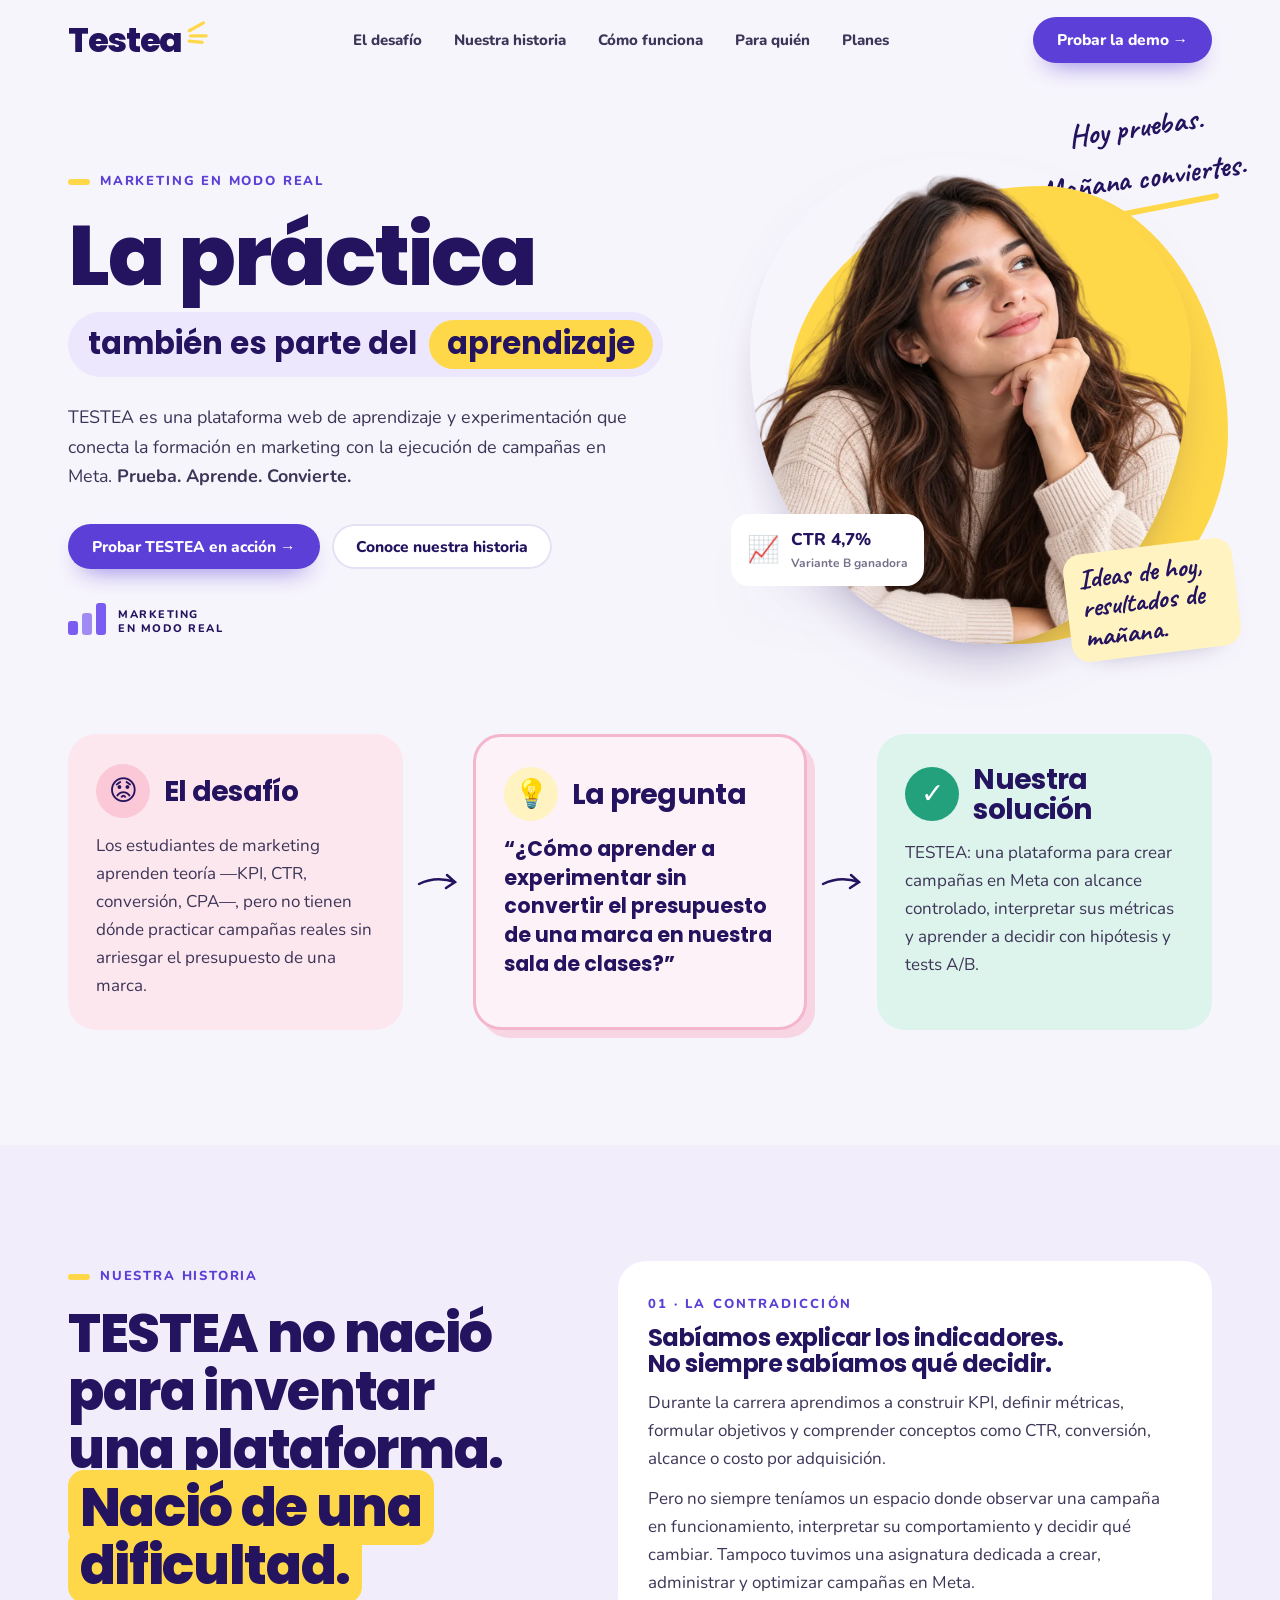
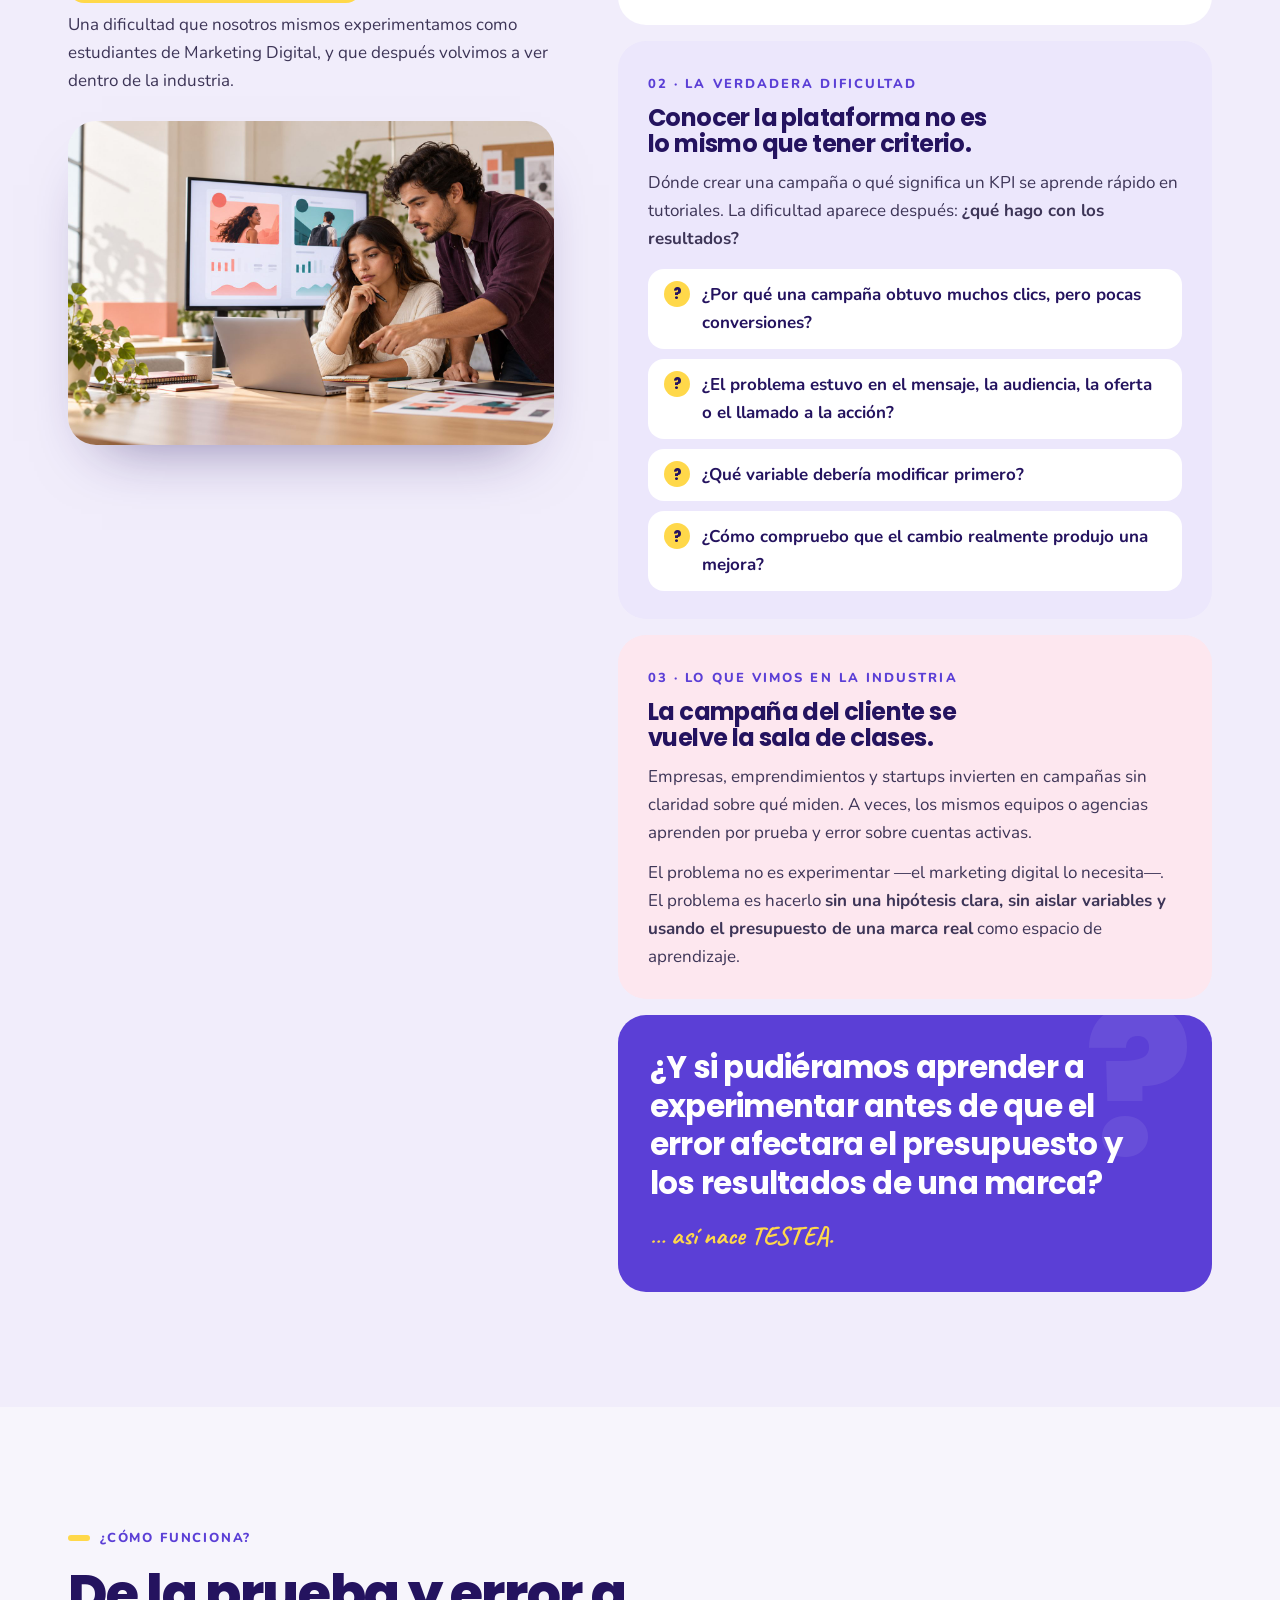
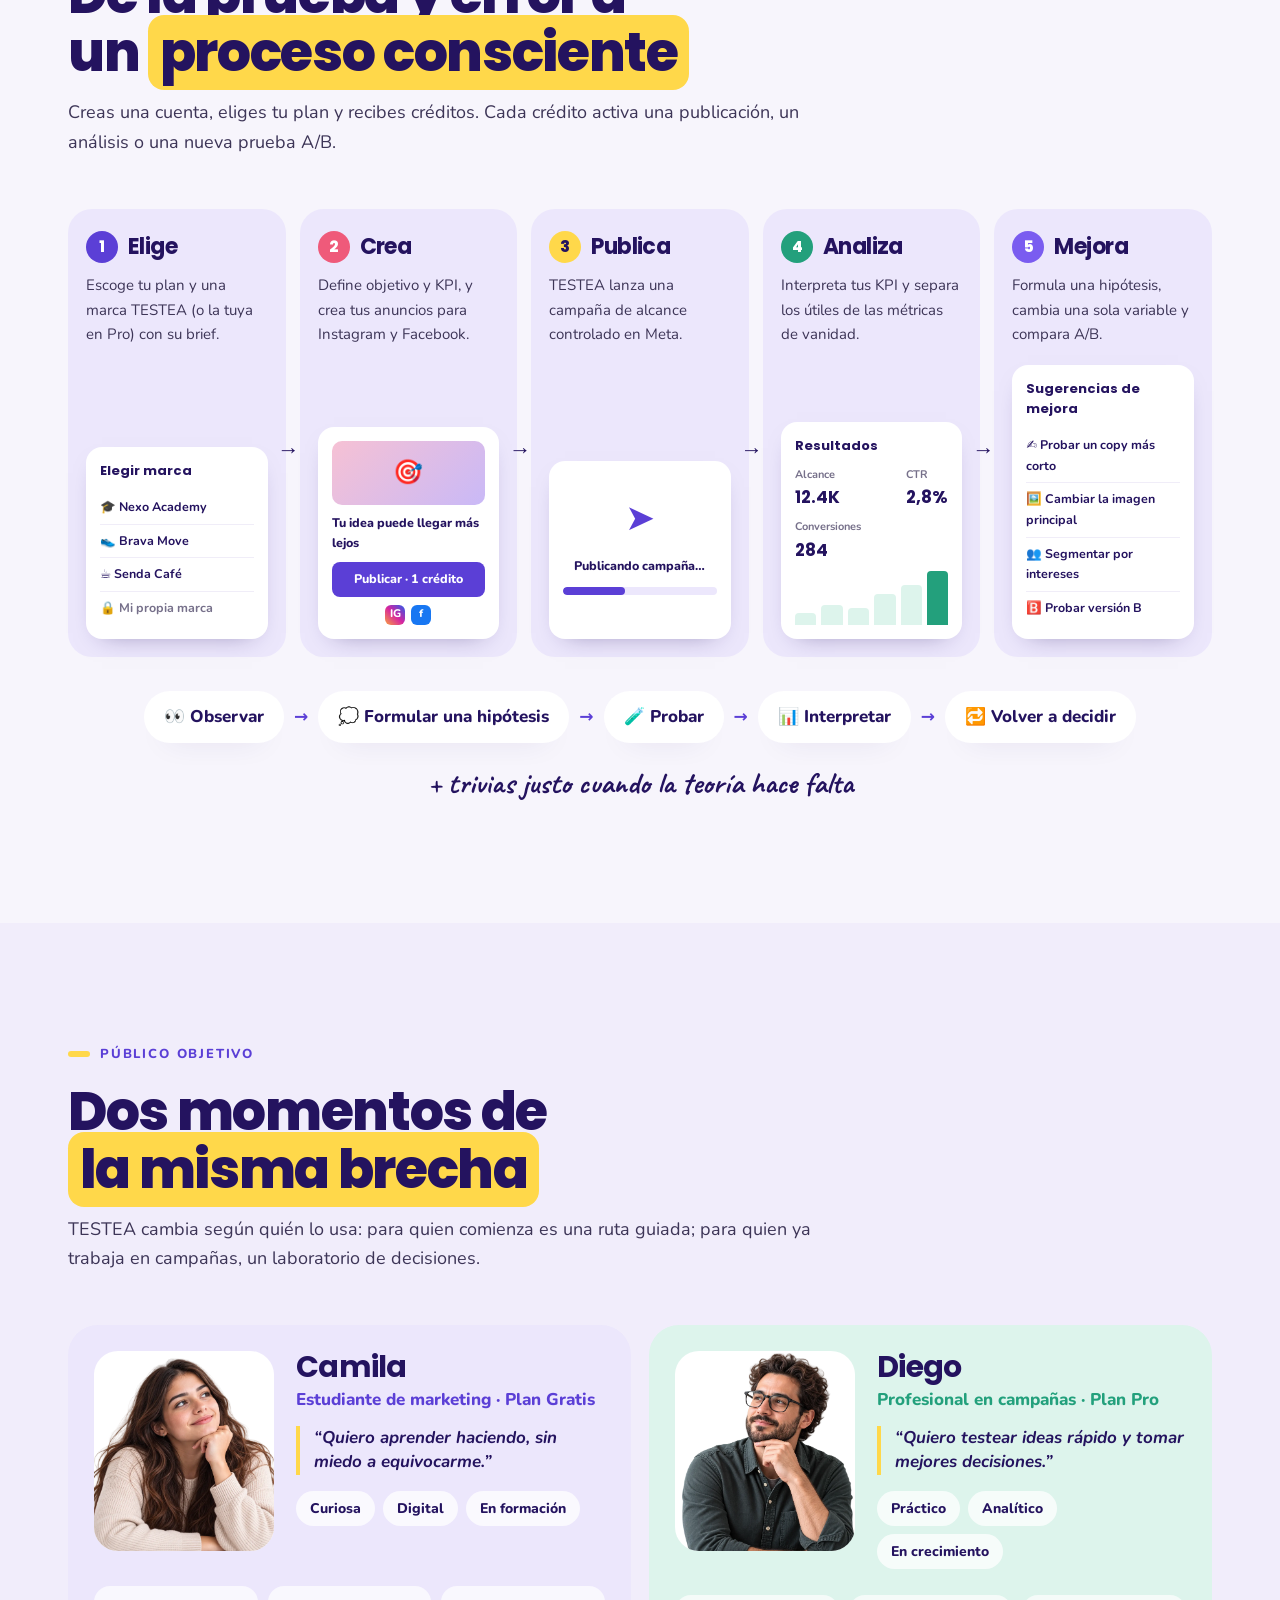
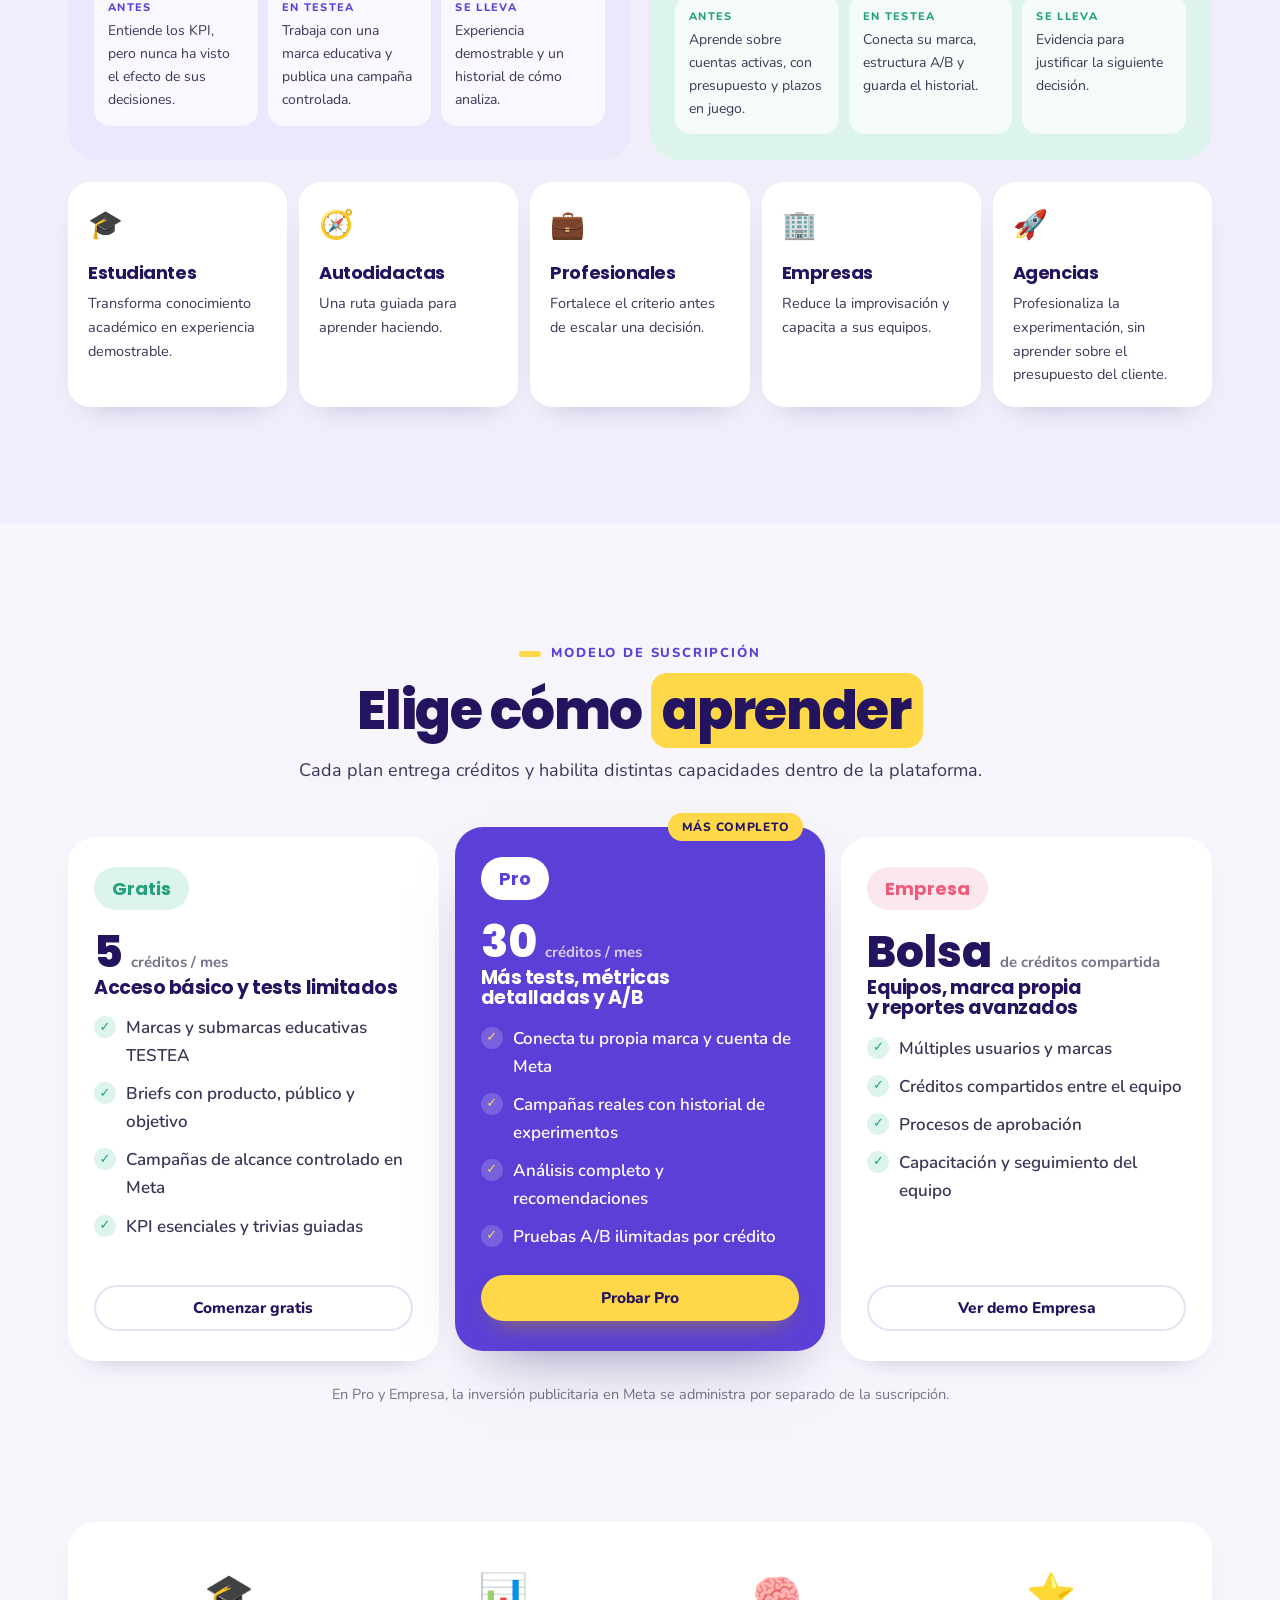
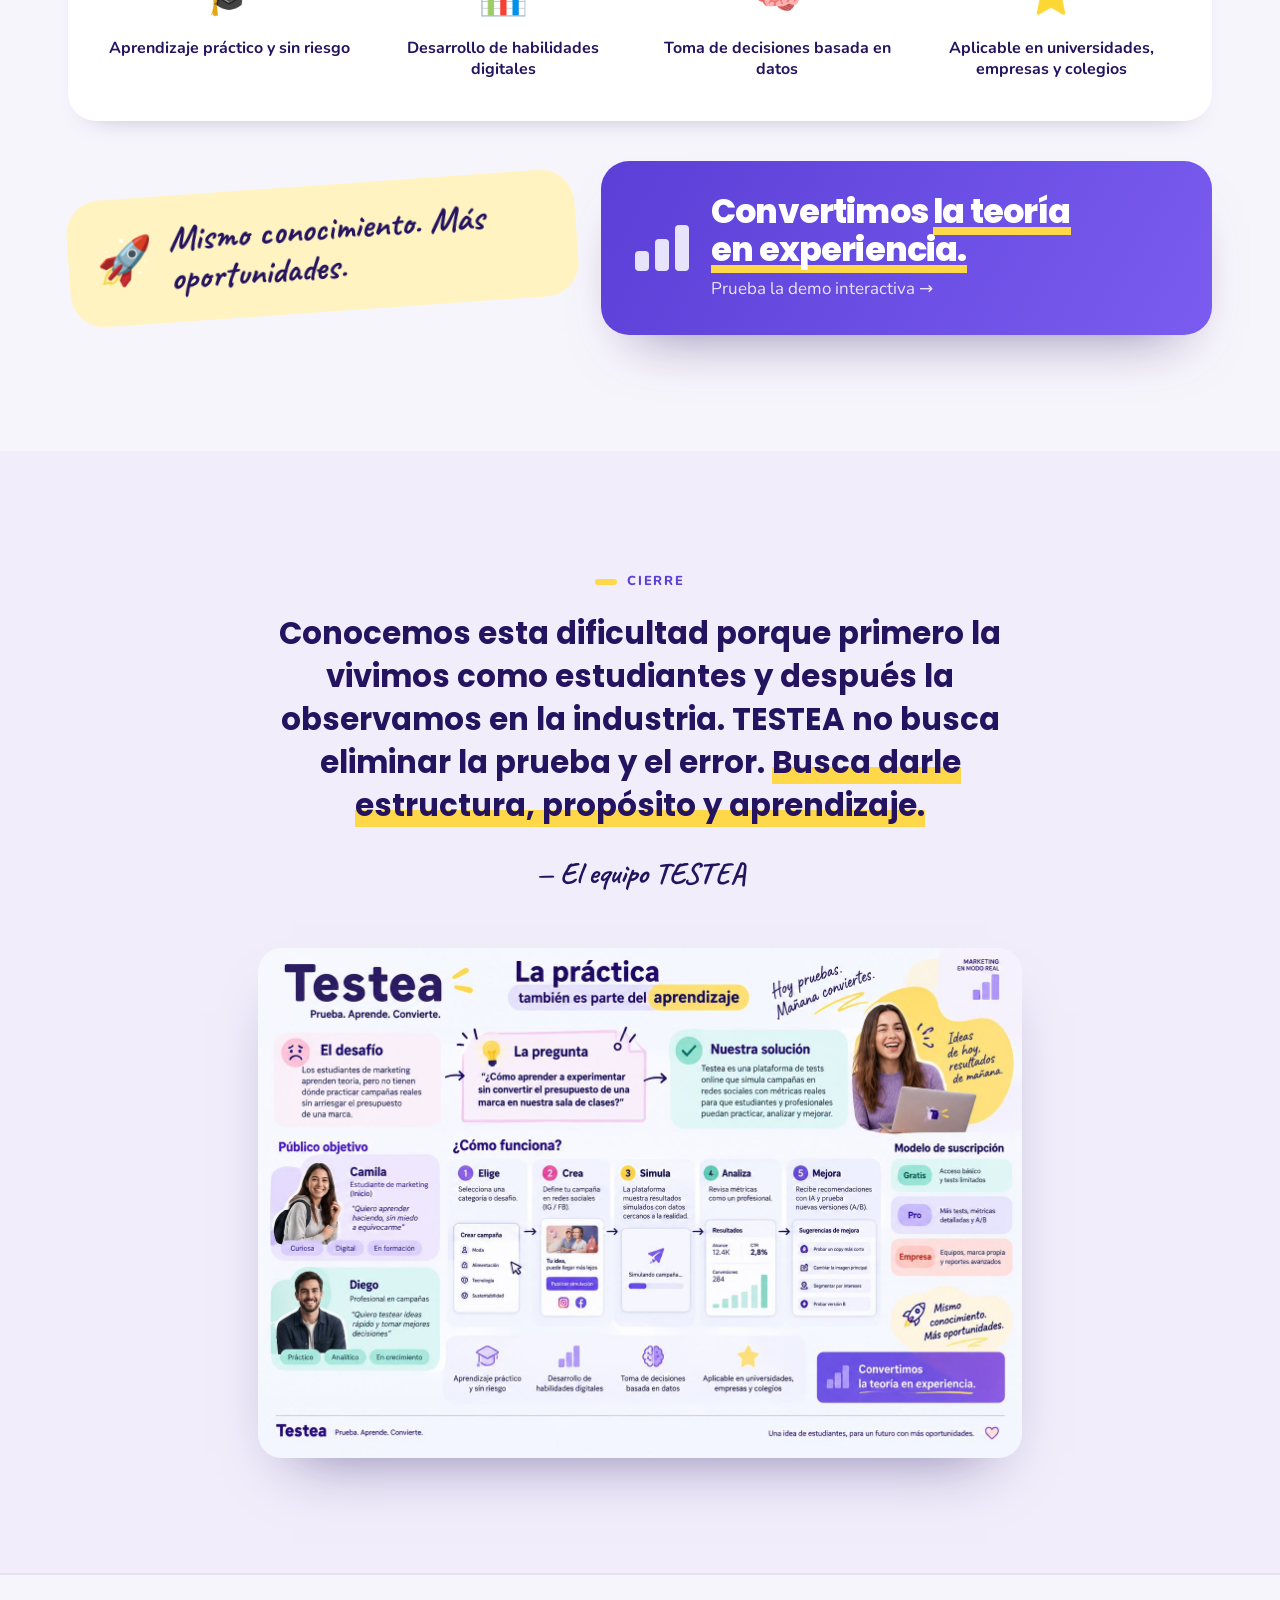
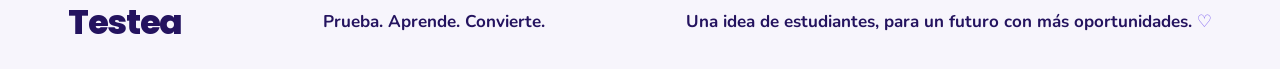
==== index.html @ 6064f247 "TESTEA: landing con el relato del proyecto y demo interactiva del flujo de experimentación Co-Author" ====
<!doctype html>
<html lang="es">
<head>
<meta charset="utf-8">
<meta name="viewport" content="width=device-width, initial-scale=1">
<title>Testea — Prueba. Aprende. Convierte.</title>
<meta name="description" content="TESTEA es una plataforma web de aprendizaje y experimentación que conecta la formación en marketing con la ejecución de campañas en Meta.">
<meta name="theme-color" content="#f7f5fc">
<link rel="icon" href="data:image/svg+xml,%3Csvg xmlns='http://www.w3.org/2000/svg' viewBox='0 0 64 64'%3E%3Crect width='64' height='64' rx='16' fill='%235b3fd6'/%3E%3Ctext x='32' y='45' font-family='Arial Black,Arial' font-weight='900' font-size='38' text-anchor='middle' fill='white'%3ET%3C/text%3E%3Cpath d='M48 14l6-5M50 22h8M46 8l1-6' stroke='%23ffd84a' stroke-width='4' stroke-linecap='round'/%3E%3C/svg%3E">
<link rel="preconnect" href="https://fonts.googleapis.com">
<link rel="preconnect" href="https://fonts.gstatic.com" crossorigin>
<link href="https://fonts.googleapis.com/css2?family=Poppins:wght@600;700;800&family=Nunito:wght@400;600;700;800&family=Caveat:wght@600;700&display=swap" rel="stylesheet">
<link rel="stylesheet" href="css/testea.css">
<style>
/* ---------- hero ---------- */
.hero{position:relative;padding:clamp(40px,6vw,80px) 0 clamp(50px,7vw,90px);overflow:hidden}
.hero .g{display:grid;grid-template-columns:1.15fr .85fr;gap:clamp(24px,4vw,60px);align-items:center}
.hero h1{font-size:clamp(46px,6.6vw,96px);line-height:1;margin:20px 0 4px}
.hero .sub{font:700 clamp(22px,2.4vw,34px)/1.2 Poppins;color:var(--ink);display:inline-flex;align-items:center;gap:12px;flex-wrap:wrap;background:var(--lav);padding:8px 10px 8px 20px;border-radius:999px;margin-top:10px}
.hero .sub mark{background:var(--yellow);color:var(--ink);padding:6px 18px;border-radius:999px}
.hero p.lead{font-size:clamp(17px,1.4vw,20px);max-width:560px;margin-top:26px}
.hero .cta{display:flex;gap:12px;flex-wrap:wrap;margin-top:32px}
.hero .hand{position:absolute;right:max(16px,calc((100vw - 1240px)/2 + 16px));top:22px;transform:rotate(-8deg);font-size:clamp(24px,2.4vw,34px);text-align:center}
.hero .hand::after{content:"";display:block;height:6px;margin:4px auto 0;width:70%;background:var(--yellow);border-radius:6px;transform:rotate(-3deg)}
.photo{position:relative;justify-self:center;width:min(100%,460px);aspect-ratio:1/1.06}
.photo .blob{position:absolute;inset:6% -4% 0 8%;background:var(--yellow);border-radius:58% 42% 48% 52% / 46% 54% 46% 54%;animation:morph 12s ease-in-out infinite}
@keyframes morph{50%{border-radius:42% 58% 55% 45% / 55% 42% 58% 45%}}
.photo img{position:absolute;inset:0 4% 0 0;width:96%;height:100%;object-fit:cover;object-position:50% 20%;border-radius:44% 56% 46% 54% / 40% 40% 60% 60%;box-shadow:var(--shadow)}
.photo .note{position:absolute;right:-6%;bottom:-2%;transform:rotate(-7deg);font-size:28px;line-height:1.05;max-width:170px;background:var(--yellowsoft);padding:10px 14px;border-radius:18px;box-shadow:var(--shadow-s)}
.photo .badge{position:absolute;left:-4%;bottom:12%;background:#fff;border-radius:18px;padding:12px 16px;box-shadow:var(--shadow);display:flex;gap:12px;align-items:center;font-weight:800;color:var(--ink)}
.photo .badge small{display:block;font-weight:700;color:var(--mute);font-size:12px}
.mmr{display:flex;align-items:flex-end;gap:12px;font:800 11px/1.25 Nunito;letter-spacing:.14em;text-transform:uppercase;color:var(--ink);margin-top:34px}
.mmr .bars{display:flex;gap:4px;align-items:flex-end}
.mmr .bars i{width:10px;border-radius:3px;background:var(--violet2)}

/* ---------- desafío / pregunta / solución ---------- */
.flow{display:grid;grid-template-columns:1fr auto 1fr auto 1fr;gap:14px;align-items:stretch}
.flow .arrow{align-self:center;color:var(--ink);width:42px}
.flow .card{padding:30px 28px}
.flow h3{font-size:clamp(24px,2.2vw,30px);display:flex;align-items:center;gap:14px;margin-bottom:14px}
.flow .emo{width:54px;height:54px;border-radius:50%;display:grid;place-items:center;font-size:28px;flex:none}
.flow .q{font:700 clamp(18px,1.6vw,21px)/1.4 Poppins;color:var(--ink)}
.c-pink{background:var(--pink)}
.c-pinkb{background:#fdf2f8;border:3px solid var(--pinkb);box-shadow:8px 8px 0 #f8d5e3}
.c-mint{background:var(--mint)}

/* ---------- historia ---------- */
.story{display:grid;grid-template-columns:.9fr 1.1fr;gap:clamp(30px,5vw,70px);align-items:start}
.story .sticky{position:sticky;top:110px}
.story .sticky img{border-radius:28px;box-shadow:var(--shadow);margin-top:26px}
.chapters{display:grid;gap:16px}
.chapter{padding:28px 30px}
.chapter .n{font:800 13px Nunito;letter-spacing:.16em;text-transform:uppercase;color:var(--violet)}
.chapter h3{font-size:24px;margin:8px 0 12px}
.chapter p+p{margin-top:12px}
.qs{list-style:none;display:grid;gap:10px;margin-top:16px}
.qs li{display:flex;gap:12px;align-items:flex-start;padding:12px 16px;border-radius:16px;background:#fff;font-weight:700;color:var(--ink)}
.qs li::before{content:"?";flex:none;width:26px;height:26px;border-radius:50%;background:var(--yellow);display:grid;place-items:center;font:800 15px Poppins}
.bigq{background:var(--violet);color:#fff;border-radius:28px;padding:34px 32px;position:relative;overflow:hidden}
.bigq::after{content:"?";position:absolute;right:20px;top:-30px;font:800 200px/1 Poppins;color:rgba(255,255,255,.08)}
.bigq h3{color:#fff;font-size:clamp(24px,2.4vw,32px);line-height:1.25;position:relative}
.bigq .hand{color:var(--yellow);font-size:26px;margin-top:12px;display:block}

/* ---------- cómo funciona ---------- */
.steps{display:grid;grid-template-columns:repeat(5,1fr);gap:14px}
.step{background:var(--lav);border-radius:24px;padding:22px 18px 18px;display:flex;flex-direction:column;position:relative}
.step:not(:last-child)::after{content:"→";position:absolute;right:-14px;top:50%;font:800 22px Poppins;color:var(--ink);z-index:2}
.step h3{font-size:22px;display:flex;gap:10px;align-items:center}
.num{width:32px;height:32px;border-radius:50%;display:grid;place-items:center;font:800 15px Poppins;color:#fff;flex:none}
.n1{background:var(--violet)}.n2{background:var(--coral)}.n3{background:var(--yellow);color:var(--ink)}.n4{background:var(--mintd)}.n5{background:var(--violet2)}
.step p{font-size:15px;margin:10px 0 18px;min-height:66px}
.mock{margin-top:auto;background:#fff;border-radius:16px;padding:14px;box-shadow:0 10px 24px -16px rgba(36,19,95,.5);font-size:12.5px;color:var(--ink);min-height:178px}
.mock b{display:block;font:700 13px Poppins;margin-bottom:10px}
.mock .row{display:flex;gap:8px;align-items:center;padding:6px 0;border-bottom:1px solid #f0edf8;font-weight:700}
.mock .row:last-child{border:0}
.mock .ad{height:64px;border-radius:10px;background:linear-gradient(135deg,#f6c1d4,#c9b9f7);margin-bottom:8px;display:grid;place-items:center;font-size:24px}
.mock .pub{display:block;text-align:center;background:var(--violet);color:#fff;border-radius:8px;padding:7px;font-weight:800;margin:8px 0}
.mock .soc{display:flex;gap:6px;justify-content:center}
.mock .soc i{width:20px;height:20px;border-radius:6px;font-style:normal;display:grid;place-items:center;color:#fff;font-size:11px;font-weight:800}
.mock .plane{font-size:36px;text-align:center;margin:14px 0 8px;color:var(--violet)}
.mock .prog{height:8px;border-radius:8px;background:#ece7fc;overflow:hidden;margin-top:10px}
.mock .prog i{display:block;height:100%;width:40%;background:var(--violet);border-radius:8px;animation:load 2.6s ease-in-out infinite}
@keyframes load{0%{width:8%}60%{width:85%}100%{width:8%}}
.mock .kpis{display:flex;justify-content:space-between;margin-bottom:6px}
.mock .kpis span{font-size:11px;color:var(--mute);font-weight:700;display:block}
.mock .kpis strong{font:700 17px Poppins}
.mock .chart{display:flex;align-items:flex-end;gap:5px;height:56px}
.mock .chart i{flex:1;border-radius:4px 4px 0 0;background:var(--mint);transition:height .6s}
.mock .chart i:last-child{background:var(--mintd)}
.cycle{display:flex;flex-wrap:wrap;gap:10px;justify-content:center;margin-top:34px}
.cycle span{padding:12px 20px;border-radius:999px;background:#fff;box-shadow:var(--shadow-s);font-weight:800;color:var(--ink)}
.cycle span.arr{background:none;box-shadow:none;padding:12px 0;color:var(--violet)}
.cycle-cap{text-align:center;font-size:30px;margin-top:16px}

/* ---------- público ---------- */
.aud{display:grid;grid-template-columns:1fr 1fr;gap:18px}
.persona{border-radius:30px;padding:26px;display:grid;grid-template-columns:180px 1fr;gap:22px;align-items:start}
.persona.p1{background:var(--lav)}.persona.p2{background:var(--mint)}
.persona .av{width:180px;height:200px;border-radius:24px;overflow:hidden;background:#fff}
.persona .av img{width:100%;height:100%;object-fit:cover;object-position:50% 20%}
.persona h3{font-size:30px}
.persona .role{color:var(--violet);font-weight:800;margin:2px 0 12px}
.persona.p2 .role{color:var(--mintd)}
.persona blockquote{font:700 italic 17px/1.45 Nunito;color:var(--ink);border-left:4px solid var(--yellow);padding-left:14px}
.persona .tags{display:flex;gap:8px;flex-wrap:wrap;margin-top:16px}
.persona .tags span{padding:6px 14px;border-radius:999px;background:rgba(255,255,255,.75);font-weight:800;font-size:14px;color:var(--ink)}
.persona dl{grid-column:1/-1;display:grid;grid-template-columns:repeat(3,1fr);gap:10px;margin-top:4px}
.persona dl div{background:rgba(255,255,255,.7);border-radius:16px;padding:14px}
.persona dt{font:800 11px Nunito;letter-spacing:.12em;text-transform:uppercase;color:var(--violet)}
.persona.p2 dt{color:var(--mintd)}
.persona dd{font-size:14px;margin-top:4px}
.values{display:grid;grid-template-columns:repeat(5,1fr);gap:12px;margin-top:22px}
.value{background:#fff;border-radius:22px;padding:20px;box-shadow:var(--shadow-s)}
.value .ic{font-size:28px}
.value h4{font:700 18px Poppins;color:var(--ink);margin:10px 0 6px}
.value p{font-size:14.5px}

/* ---------- planes ---------- */
.plans{display:grid;grid-template-columns:repeat(3,1fr);gap:16px;align-items:stretch}
.plan{border-radius:28px;padding:30px 26px;display:flex;flex-direction:column;background:#fff;box-shadow:var(--shadow-s);position:relative}
.plan .tag{align-self:flex-start;padding:8px 18px;border-radius:999px;font:700 18px Poppins}
.plan.free .tag{background:var(--mint);color:var(--mintd)}
.plan.pro{background:var(--violet);color:#fff;transform:translateY(-10px);box-shadow:var(--shadow)}
.plan.pro .tag{background:#fff;color:var(--violet)}
.plan.emp .tag{background:var(--pink);color:var(--coral)}
.plan .cr{font:800 44px/1 Poppins;color:var(--ink);margin:20px 0 4px}
.plan.pro .cr,.plan.pro h3{color:#fff}
.plan .cr small{font:700 15px Nunito;color:var(--mute)}
.plan.pro .cr small{color:rgba(255,255,255,.75)}
.plan h3{font-size:19px;margin:0 0 16px}
.plan ul{list-style:none;display:grid;gap:10px;margin-bottom:24px}
.plan li{display:flex;gap:10px;align-items:flex-start;font-weight:600}
.plan li::before{content:"✓";flex:none;width:22px;height:22px;border-radius:50%;background:var(--mint);color:var(--mintd);display:grid;place-items:center;font-weight:800;font-size:13px;margin-top:2px}
.plan.pro li::before{background:rgba(255,255,255,.18);color:var(--yellow)}
.plan .btn{margin-top:auto}
.plan.pro .ribbon{position:absolute;top:-14px;right:22px;background:var(--yellow);color:var(--ink);padding:6px 14px;border-radius:999px;font:800 12px Nunito;letter-spacing:.06em}
.plans-note{text-align:center;margin-top:22px;font-size:14.5px;color:var(--mute)}

/* ---------- beneficios + cta ---------- */
.bens{display:grid;grid-template-columns:repeat(4,1fr);gap:12px;background:#fff;border-radius:28px;padding:30px;box-shadow:var(--shadow-s)}
.ben{text-align:center;padding:10px}
.ben .ic{font-size:40px}
.ben p{font:700 16px/1.35 Nunito;color:var(--ink);margin-top:10px}
.final{display:grid;grid-template-columns:1fr 1.2fr;gap:24px;align-items:center;margin-top:40px}
.final .hand{font-size:clamp(28px,2.8vw,40px);line-height:1.1;display:flex;gap:16px;align-items:center;transform:rotate(-4deg);background:var(--yellowsoft);padding:24px 28px;border-radius:34px}
.final .hand span{font-size:46px}
.banner{background:linear-gradient(120deg,var(--violet),var(--violet2));color:#fff;border-radius:28px;padding:32px 34px;display:flex;gap:22px;align-items:center;box-shadow:var(--shadow)}
.banner h2{color:#fff;font-size:clamp(26px,2.6vw,36px);line-height:1.15}
.banner h2 u{text-decoration:none;background:linear-gradient(transparent 82%,var(--yellow) 82%)}
.banner .bars{display:flex;gap:6px;align-items:flex-end}
.banner .bars i{width:14px;border-radius:4px;background:rgba(255,255,255,.85)}

/* ---------- cierre ---------- */
.closing{text-align:center;max-width:860px;margin:0 auto}
.closing p{font:700 clamp(22px,2.4vw,32px)/1.4 Poppins;color:var(--ink)}
.closing p em{font-style:normal;background:linear-gradient(transparent 60%,var(--yellow) 60%)}
.closing .sig{margin-top:22px;font-size:30px}
.infog{margin-top:50px;border-radius:24px;overflow:hidden;box-shadow:var(--shadow);cursor:zoom-in;display:block}
.infog img{width:100%}

@media(max-width:1080px){
  .steps{grid-template-columns:1fr 1fr}
  .step:not(:last-child)::after{display:none}
  .step:last-child{grid-column:span 2}
  .values{grid-template-columns:repeat(3,1fr)}
}
@media(max-width:900px){
  .hero .g,.story,.aud,.final{grid-template-columns:1fr}
  .hero .hand{display:none}
  .flow{grid-template-columns:1fr}
  .flow .arrow{transform:rotate(90deg);justify-self:center}
  .story .sticky{position:static}
  .plans{grid-template-columns:1fr}
  .plan.pro{transform:none}
  .bens{grid-template-columns:1fr 1fr}
}
@media(max-width:600px){
  .hero .sub{border-radius:24px;padding:12px 16px}
  .steps{grid-template-columns:1fr}
  .step:last-child{grid-column:auto}
  .step p{min-height:0}
  .persona{grid-template-columns:1fr}
  .persona .av{width:100%;height:240px}
  .persona dl{grid-template-columns:1fr}
  .values{grid-template-columns:1fr}
  .banner{flex-direction:column;align-items:flex-start}
  .photo .note{right:0;font-size:22px}
}
</style>
</head>
<body>

<header class="nav" id="nav">
  <div class="wrap">
    <a href="#" class="logo" aria-label="Testea, inicio"><span>Testea</span><svg viewBox="0 0 40 40" aria-hidden="true"><path d="M8 18 30 6M10 26h24M8 34l20 2" stroke="#ffd84a" stroke-width="5" stroke-linecap="round"/></svg></a>
    <ul>
      <li><a href="#desafio">El desafío</a></li>
      <li><a href="#historia">Nuestra historia</a></li>
      <li><a href="#como-funciona">Cómo funciona</a></li>
      <li><a href="#publico">Para quién</a></li>
      <li><a href="#planes">Planes</a></li>
    </ul>
    <a class="btn btn-violet" href="app.html">Probar la demo →</a>
    <button class="burger" id="burger" aria-label="Menú"><i></i></button>
  </div>
</header>
<nav class="mmenu" id="mmenu">
  <a href="#desafio">El desafío</a><a href="#historia">Nuestra historia</a><a href="#como-funciona">Cómo funciona</a><a href="#publico">Para quién</a><a href="#planes">Planes</a>
  <a class="btn btn-yellow" href="app.html">Probar la demo →</a>
</nav>

<section class="hero">
  <span class="hand hw">Hoy pruebas.<br>Mañana conviertes.</span>
  <div class="wrap g">
    <div>
      <span class="eyebrow rv">Marketing en modo real</span>
      <h1 class="rv">La práctica</h1>
      <div class="sub rv">también es parte del <mark>aprendizaje</mark></div>
      <p class="lead rv">TESTEA es una plataforma web de aprendizaje y experimentación que conecta la formación en marketing con la ejecución de campañas en Meta. <b>Prueba. Aprende. Convierte.</b></p>
      <div class="cta rv"><a class="btn btn-violet" href="app.html">Probar TESTEA en acción →</a><a class="btn btn-line" href="#historia">Conoce nuestra historia</a></div>
      <div class="mmr rv"><span class="bars"><i style="height:14px"></i><i style="height:22px;opacity:.7"></i><i style="height:32px"></i></span><span>Marketing<br>en modo real</span></div>
    </div>
    <div class="photo rv">
      <div class="blob"></div>
      <img src="img/camila.webp" alt="Estudiante de marketing sonriendo frente a su notebook">
      <span class="note hw">Ideas de hoy, resultados de mañana.</span>
      <div class="badge"><span style="font-size:26px">📈</span><span>CTR 4,7%<small>Variante B ganadora</small></span></div>
    </div>
  </div>
</section>

<section id="desafio" style="padding-top:0">
  <div class="wrap">
    <div class="flow">
      <article class="card c-pink rv">
        <h3><span class="emo" style="background:#fbc8d8">😟</span>El desafío</h3>
        <p>Los estudiantes de marketing aprenden teoría —KPI, CTR, conversión, CPA—, pero no tienen dónde practicar campañas reales sin arriesgar el presupuesto de una marca.</p>
      </article>
      <svg class="arrow" viewBox="0 0 42 24" fill="none" stroke="currentColor" stroke-width="2.5" stroke-linecap="round"><path d="M2 14c12-6 24-6 36-2M30 5l8 7-9 6"/></svg>
      <article class="card c-pinkb rv">
        <h3><span class="emo" style="background:var(--yellowsoft)">💡</span>La pregunta</h3>
        <p class="q">“¿Cómo aprender a experimentar sin convertir el presupuesto de una marca en nuestra sala de clases?”</p>
      </article>
      <svg class="arrow" viewBox="0 0 42 24" fill="none" stroke="currentColor" stroke-width="2.5" stroke-linecap="round"><path d="M2 14c12-6 24-6 36-2M30 5l8 7-9 6"/></svg>
      <article class="card c-mint rv">
        <h3><span class="emo" style="background:var(--mintd);color:#fff">✓</span>Nuestra solución</h3>
        <p>TESTEA: una plataforma para crear campañas en Meta con alcance controlado, interpretar sus métricas y aprender a decidir con hipótesis y tests A/B.</p>
      </article>
    </div>
  </div>
</section>

<section id="historia" class="soft">
  <div class="wrap story">
    <div class="sticky">
      <span class="eyebrow rv">Nuestra historia</span>
      <h2 class="h2 rv">TESTEA no nació para inventar una plataforma.<br><mark>Nació de una dificultad.</mark></h2>
      <p class="rv">Una dificultad que nosotros mismos experimentamos como estudiantes de Marketing Digital, y que después volvimos a ver dentro de la industria.</p>
      <img class="rv" src="img/equipo-trabajando.jpg" alt="Estudiantes analizando métricas de una campaña" loading="lazy">
    </div>
    <div class="chapters">
      <article class="card chapter rv" style="background:#fff">
        <span class="n">01 · La contradicción</span>
        <h3>Sabíamos explicar los indicadores. No siempre sabíamos qué decidir.</h3>
        <p>Durante la carrera aprendimos a construir KPI, definir métricas, formular objetivos y comprender conceptos como CTR, conversión, alcance o costo por adquisición.</p>
        <p>Pero no siempre teníamos un espacio donde observar una campaña en funcionamiento, interpretar su comportamiento y decidir qué cambiar. Tampoco tuvimos una asignatura dedicada a crear, administrar y optimizar campañas en Meta.</p>
      </article>
      <article class="card chapter rv" style="background:var(--lav)">
        <span class="n">02 · La verdadera dificultad</span>
        <h3>Conocer la plataforma no es lo mismo que tener criterio.</h3>
        <p>Dónde crear una campaña o qué significa un KPI se aprende rápido en tutoriales. La dificultad aparece después: <b>¿qué hago con los resultados?</b></p>
        <ul class="qs">
          <li>¿Por qué una campaña obtuvo muchos clics, pero pocas conversiones?</li>
          <li>¿El problema estuvo en el mensaje, la audiencia, la oferta o el llamado a la acción?</li>
          <li>¿Qué variable debería modificar primero?</li>
          <li>¿Cómo compruebo que el cambio realmente produjo una mejora?</li>
        </ul>
      </article>
      <article class="card chapter rv" style="background:var(--pink)">
        <span class="n">03 · Lo que vimos en la industria</span>
        <h3>La campaña del cliente se vuelve la sala de clases.</h3>
        <p>Empresas, emprendimientos y startups invierten en campañas sin claridad sobre qué miden. A veces, los mismos equipos o agencias aprenden por prueba y error sobre cuentas activas.</p>
        <p>El problema no es experimentar —el marketing digital lo necesita—. El problema es hacerlo <b>sin una hipótesis clara, sin aislar variables y usando el presupuesto de una marca real</b> como espacio de aprendizaje.</p>
      </article>
      <div class="bigq rv">
        <h3>¿Y si pudiéramos aprender a experimentar antes de que el error afectara el presupuesto y los resultados de una marca?</h3>
        <span class="hw hand">… así nace TESTEA.</span>
      </div>
    </div>
  </div>
</section>

<section id="como-funciona">
  <div class="wrap">
    <div class="sh rv">
      <span class="eyebrow">¿Cómo funciona?</span>
      <h2 class="h2">De la prueba y error a un <mark>proceso consciente</mark></h2>
      <p>Creas una cuenta, eliges tu plan y recibes créditos. Cada crédito activa una publicación, un análisis o una nueva prueba A/B.</p>
    </div>
    <div class="steps">
      <article class="step rv">
        <h3><span class="num n1">1</span>Elige</h3>
        <p>Escoge tu plan y una marca TESTEA (o la tuya en Pro) con su brief.</p>
        <div class="mock"><b>Elegir marca</b><div class="row">🎓 Nexo Academy</div><div class="row">👟 Brava Move</div><div class="row">☕ Senda Café</div><div class="row" style="color:var(--mute)">🔒 Mi propia marca</div></div>
      </article>
      <article class="step rv">
        <h3><span class="num n2">2</span>Crea</h3>
        <p>Define objetivo y KPI, y crea tus anuncios para Instagram y Facebook.</p>
        <div class="mock"><div class="ad">🎯</div><span style="font-weight:800">Tu idea puede llegar más lejos</span><span class="pub">Publicar · 1 crédito</span><div class="soc"><i style="background:linear-gradient(45deg,#f9a03f,#d6249f,#285aeb)">IG</i><i style="background:#1877f2">f</i></div></div>
      </article>
      <article class="step rv">
        <h3><span class="num n3">3</span>Publica</h3>
        <p>TESTEA lanza una campaña de alcance controlado en Meta.</p>
        <div class="mock"><div class="plane">➤</div><div style="text-align:center;font-weight:800">Publicando campaña…</div><div class="prog"><i></i></div></div>
      </article>
      <article class="step rv">
        <h3><span class="num n4">4</span>Analiza</h3>
        <p>Interpreta tus KPI y separa los útiles de las métricas de vanidad.</p>
        <div class="mock"><b>Resultados</b><div class="kpis"><div><span>Alcance</span><strong>12.4K</strong></div><div><span>CTR</span><strong>2,8%</strong></div></div><span style="font-size:11px;color:var(--mute);font-weight:700">Conversiones</span><strong style="font:700 17px Poppins;display:block;margin-bottom:6px">284</strong><div class="chart"><i style="height:20%"></i><i style="height:35%"></i><i style="height:30%"></i><i style="height:55%"></i><i style="height:70%"></i><i style="height:95%"></i></div></div>
      </article>
      <article class="step rv">
        <h3><span class="num n5">5</span>Mejora</h3>
        <p>Formula una hipótesis, cambia una sola variable y compara A/B.</p>
        <div class="mock"><b>Sugerencias de mejora</b><div class="row">✍️ Probar un copy más corto</div><div class="row">🖼️ Cambiar la imagen principal</div><div class="row">👥 Segmentar por intereses</div><div class="row">🅱️ Probar versión B</div></div>
      </article>
    </div>
    <div class="cycle rv">
      <span>👀 Observar</span><span class="arr">→</span><span>💭 Formular una hipótesis</span><span class="arr">→</span><span>🧪 Probar</span><span class="arr">→</span><span>📊 Interpretar</span><span class="arr">→</span><span>🔁 Volver a decidir</span>
    </div>
    <p class="cycle-cap hw rv">+ trivias justo cuando la teoría hace falta</p>
  </div>
</section>

<section id="publico" class="soft">
  <div class="wrap">
    <div class="sh rv">
      <span class="eyebrow">Público objetivo</span>
      <h2 class="h2">Dos momentos de <mark>la misma brecha</mark></h2>
      <p>TESTEA cambia según quién lo usa: para quien comienza es una ruta guiada; para quien ya trabaja en campañas, un laboratorio de decisiones.</p>
    </div>
    <div class="aud">
      <article class="persona p1 rv">
        <div class="av"><img src="img/camila.webp" alt="Camila, estudiante de marketing" loading="lazy"></div>
        <div>
          <h3>Camila</h3>
          <div class="role">Estudiante de marketing · Plan Gratis</div>
          <blockquote>“Quiero aprender haciendo, sin miedo a equivocarme.”</blockquote>
          <div class="tags"><span>Curiosa</span><span>Digital</span><span>En formación</span></div>
        </div>
        <dl>
          <div><dt>Antes</dt><dd>Entiende los KPI, pero nunca ha visto el efecto de sus decisiones.</dd></div>
          <div><dt>En TESTEA</dt><dd>Trabaja con una marca educativa y publica una campaña controlada.</dd></div>
          <div><dt>Se lleva</dt><dd>Experiencia demostrable y un historial de cómo analiza.</dd></div>
        </dl>
      </article>
      <article class="persona p2 rv">
        <div class="av"><img src="img/diego.webp" alt="Diego, profesional de campañas" loading="lazy"></div>
        <div>
          <h3>Diego</h3>
          <div class="role">Profesional en campañas · Plan Pro</div>
          <blockquote>“Quiero testear ideas rápido y tomar mejores decisiones.”</blockquote>
          <div class="tags"><span>Práctico</span><span>Analítico</span><span>En crecimiento</span></div>
        </div>
        <dl>
          <div><dt>Antes</dt><dd>Aprende sobre cuentas activas, con presupuesto y plazos en juego.</dd></div>
          <div><dt>En TESTEA</dt><dd>Conecta su marca, estructura A/B y guarda el historial.</dd></div>
          <div><dt>Se lleva</dt><dd>Evidencia para justificar la siguiente decisión.</dd></div>
        </dl>
      </article>
    </div>
    <div class="values">
      <div class="value rv"><div class="ic">🎓</div><h4>Estudiantes</h4><p>Transforma conocimiento académico en experiencia demostrable.</p></div>
      <div class="value rv"><div class="ic">🧭</div><h4>Autodidactas</h4><p>Una ruta guiada para aprender haciendo.</p></div>
      <div class="value rv"><div class="ic">💼</div><h4>Profesionales</h4><p>Fortalece el criterio antes de escalar una decisión.</p></div>
      <div class="value rv"><div class="ic">🏢</div><h4>Empresas</h4><p>Reduce la improvisación y capacita a sus equipos.</p></div>
      <div class="value rv"><div class="ic">🚀</div><h4>Agencias</h4><p>Profesionaliza la experimentación, sin aprender sobre el presupuesto del cliente.</p></div>
    </div>
  </div>
</section>

<section id="planes">
  <div class="wrap">
    <div class="sh rv" style="text-align:center;margin-left:auto;margin-right:auto">
      <span class="eyebrow">Modelo de suscripción</span>
      <h2 class="h2">Elige cómo <mark>aprender</mark></h2>
      <p>Cada plan entrega créditos y habilita distintas capacidades dentro de la plataforma.</p>
    </div>
    <div class="plans">
      <article class="plan free rv">
        <span class="tag">Gratis</span>
        <div class="cr">5 <small>créditos / mes</small></div>
        <h3>Acceso básico y tests limitados</h3>
        <ul><li>Marcas y submarcas educativas TESTEA</li><li>Briefs con producto, público y objetivo</li><li>Campañas de alcance controlado en Meta</li><li>KPI esenciales y trivias guiadas</li></ul>
        <a class="btn btn-line" href="app.html?plan=gratis">Comenzar gratis</a>
      </article>
      <article class="plan pro rv">
        <span class="ribbon">MÁS COMPLETO</span>
        <span class="tag">Pro</span>
        <div class="cr">30 <small>créditos / mes</small></div>
        <h3>Más tests, métricas detalladas y A/B</h3>
        <ul><li>Conecta tu propia marca y cuenta de Meta</li><li>Campañas reales con historial de experimentos</li><li>Análisis completo y recomendaciones</li><li>Pruebas A/B ilimitadas por crédito</li></ul>
        <a class="btn btn-yellow" href="app.html?plan=pro">Probar Pro</a>
      </article>
      <article class="plan emp rv">
        <span class="tag">Empresa</span>
        <div class="cr">Bolsa <small>de créditos compartida</small></div>
        <h3>Equipos, marca propia y reportes avanzados</h3>
        <ul><li>Múltiples usuarios y marcas</li><li>Créditos compartidos entre el equipo</li><li>Procesos de aprobación</li><li>Capacitación y seguimiento del equipo</li></ul>
        <a class="btn btn-line" href="app.html?plan=empresa">Ver demo Empresa</a>
      </article>
    </div>
    <p class="plans-note">En Pro y Empresa, la inversión publicitaria en Meta se administra por separado de la suscripción.</p>
  </div>
</section>

<section style="padding-top:0">
  <div class="wrap">
    <div class="bens rv">
      <div class="ben"><div class="ic">🎓</div><p>Aprendizaje práctico y sin riesgo</p></div>
      <div class="ben"><div class="ic">📊</div><p>Desarrollo de habilidades digitales</p></div>
      <div class="ben"><div class="ic">🧠</div><p>Toma de decisiones basada en datos</p></div>
      <div class="ben"><div class="ic">⭐</div><p>Aplicable en universidades, empresas y colegios</p></div>
    </div>
    <div class="final">
      <div class="hand hw rv"><span>🚀</span>Mismo conocimiento. Más oportunidades.</div>
      <a class="banner rv" href="app.html">
        <span class="bars"><i style="height:20px"></i><i style="height:32px"></i><i style="height:46px"></i></span>
        <div><h2>Convertimos <u>la teoría en experiencia.</u></h2><p style="margin-top:6px;color:rgba(255,255,255,.85)">Prueba la demo interactiva →</p></div>
      </a>
    </div>
  </div>
</section>

<section class="soft">
  <div class="wrap closing">
    <span class="eyebrow rv">Cierre</span>
    <p class="rv" style="margin-top:18px">Conocemos esta dificultad porque primero la vivimos como estudiantes y después la observamos en la industria. TESTEA no busca eliminar la prueba y el error. <em>Busca darle estructura, propósito y aprendizaje.</em></p>
    <div class="sig hw rv">— El equipo TESTEA</div>
    <a class="infog rv" href="img/infografia.jpg" target="_blank" rel="noopener"><img src="img/infografia.jpg" alt="Infografía del proyecto TESTEA" loading="lazy"></a>
  </div>
</section>

<footer class="foot">
  <div class="wrap">
    <a href="#" class="logo"><span>Testea</span></a>
    <span>Prueba. Aprende. Convierte.</span>
    <span>Una idea de estudiantes, para un futuro con más oportunidades. <span style="color:var(--violet2)">♡</span></span>
  </div>
</footer>

<script src="js/ui.js"></script>
</body>
</html>
---- css/testea.css ----
/* TESTEA — sistema visual compartido (landing + demo) */
:root{
  --bg:#f7f5fc; --soft:#f1edfb; --ink:#24135f; --text:#3d3557; --mute:#76708a; --line:#e6e0f5;
  --violet:#5b3fd6; --violet2:#7a5cf0; --lav:#ece7fc;
  --pink:#fde7ef; --pinkb:#f3b6cc; --coral:#ef5a7a;
  --mint:#ddf4ec; --mintd:#23a07c;
  --yellow:#ffd84a; --yellowsoft:#fff3c2;
  --shadow:0 30px 60px -34px rgba(36,19,95,.55); --shadow-s:0 14px 30px -24px rgba(36,19,95,.45);
  --gut:clamp(16px,4vw,48px);
  --ease:cubic-bezier(.2,.7,.1,1);
}
*{box-sizing:border-box;margin:0;padding:0}
html{scroll-behavior:smooth;scroll-padding-top:100px}
body{background:var(--bg);color:var(--text);font:400 17px/1.65 Nunito,system-ui,sans-serif;-webkit-font-smoothing:antialiased;overflow-x:hidden}
a{color:inherit;text-decoration:none}
img{display:block;max-width:100%}
button,input,select,textarea{font:inherit;color:inherit}
h1,h2,h3,h4{font-family:Poppins,system-ui,sans-serif;font-weight:800;color:var(--ink);letter-spacing:-.025em;line-height:1.08;text-wrap:balance}
h3{font-weight:700}
mark{background:var(--yellow);color:var(--ink);padding:0 .22em;border-radius:.3em;box-decoration-break:clone;-webkit-box-decoration-break:clone}
.hw{font-family:Caveat,cursive;font-weight:700;color:var(--ink)}
.wrap{max-width:1240px;margin:0 auto;padding:0 var(--gut)}
.eyebrow{display:inline-flex;align-items:center;gap:10px;font:800 13px/1 Nunito;letter-spacing:.14em;text-transform:uppercase;color:var(--violet)}
.eyebrow::before{content:"";width:22px;height:6px;border-radius:6px;background:var(--yellow)}
.h2{font-size:clamp(34px,4.2vw,58px);margin:16px 0 16px}
.card{border-radius:28px}
.btn{display:inline-flex;align-items:center;justify-content:center;gap:10px;padding:15px 24px;border-radius:999px;font:800 15.5px/1 Nunito;border:0;cursor:pointer;transition:transform .2s,box-shadow .2s,background .2s;white-space:nowrap}
.btn:hover{transform:translateY(-2px)}
.btn:disabled{opacity:.45;cursor:not-allowed;transform:none}
.btn-violet{background:var(--violet);color:#fff;box-shadow:0 12px 26px -14px rgba(91,63,214,.9)}
.btn-violet:hover{background:var(--violet2)}
.btn-yellow{background:var(--yellow);color:var(--ink);box-shadow:0 12px 26px -14px rgba(200,160,0,.8)}
.btn-line{background:#fff;color:var(--ink);box-shadow:inset 0 0 0 2px var(--line)}
.btn-line:hover{box-shadow:inset 0 0 0 2px var(--violet)}
section{padding:clamp(70px,9vw,120px) 0}
section.soft{background:var(--soft)}
.sh{max-width:760px;margin-bottom:clamp(32px,4vw,52px)}
.sh p{font-size:18px}

/* logo */
.logo{display:inline-flex;align-items:flex-start;gap:2px}
.logo span{font:800 34px/1 Poppins;color:var(--ink);letter-spacing:-.04em}
.logo svg{width:26px;height:26px;margin-top:-4px}

/* nav */
.nav{position:sticky;top:0;z-index:60;transition:background .3s,box-shadow .3s}
.nav.solid{background:rgba(247,245,252,.9);backdrop-filter:blur(12px);box-shadow:0 1px 0 var(--line)}
.nav .wrap{display:flex;align-items:center;justify-content:space-between;gap:20px;height:80px}
.nav ul{display:flex;gap:4px;list-style:none;font-weight:800;font-size:15px}
.nav ul a{padding:10px 14px;border-radius:999px;transition:background .2s}
.nav ul a:hover{background:var(--lav);color:var(--violet)}
.burger{display:none;width:46px;height:46px;border-radius:14px;border:0;background:var(--lav);cursor:pointer;position:relative}
.burger i,.burger i::before,.burger i::after{position:absolute;left:13px;width:20px;height:3px;border-radius:3px;background:var(--ink);content:"";transition:.3s}
.burger i{top:21px}.burger i::before{left:0;top:-6px}.burger i::after{left:0;top:6px}
.mmenu{position:fixed;inset:0;z-index:55;background:var(--bg);display:flex;flex-direction:column;justify-content:center;padding:110px var(--gut) 40px;gap:4px;opacity:0;pointer-events:none;transition:opacity .3s}
.mmenu a{font:800 34px/1.35 Poppins;color:var(--ink);letter-spacing:-.03em}
.mmenu .btn{font-size:17px;margin-top:22px;align-self:flex-start}
body.open .mmenu{opacity:1;pointer-events:auto}
body.open .burger i{background:transparent}
body.open .burger i::before{top:0;transform:rotate(45deg)}
body.open .burger i::after{top:0;transform:rotate(-45deg)}
@media(max-width:1000px){.nav ul,.nav .wrap>.btn{display:none}.burger{display:block}}

/* footer */
.foot{border-top:2px solid var(--line);padding:30px 0;font-weight:700;color:var(--ink)}
.foot .wrap{display:flex;justify-content:space-between;align-items:center;gap:20px;flex-wrap:wrap}

/* reveal */
.rv{opacity:0;transform:translateY(22px);transition:opacity .8s var(--ease),transform .8s var(--ease)}
.rv.in{opacity:1;transform:none}
@media(prefers-reduced-motion:reduce){*{animation:none!important;transition:none!important}.rv{opacity:1;transform:none}}
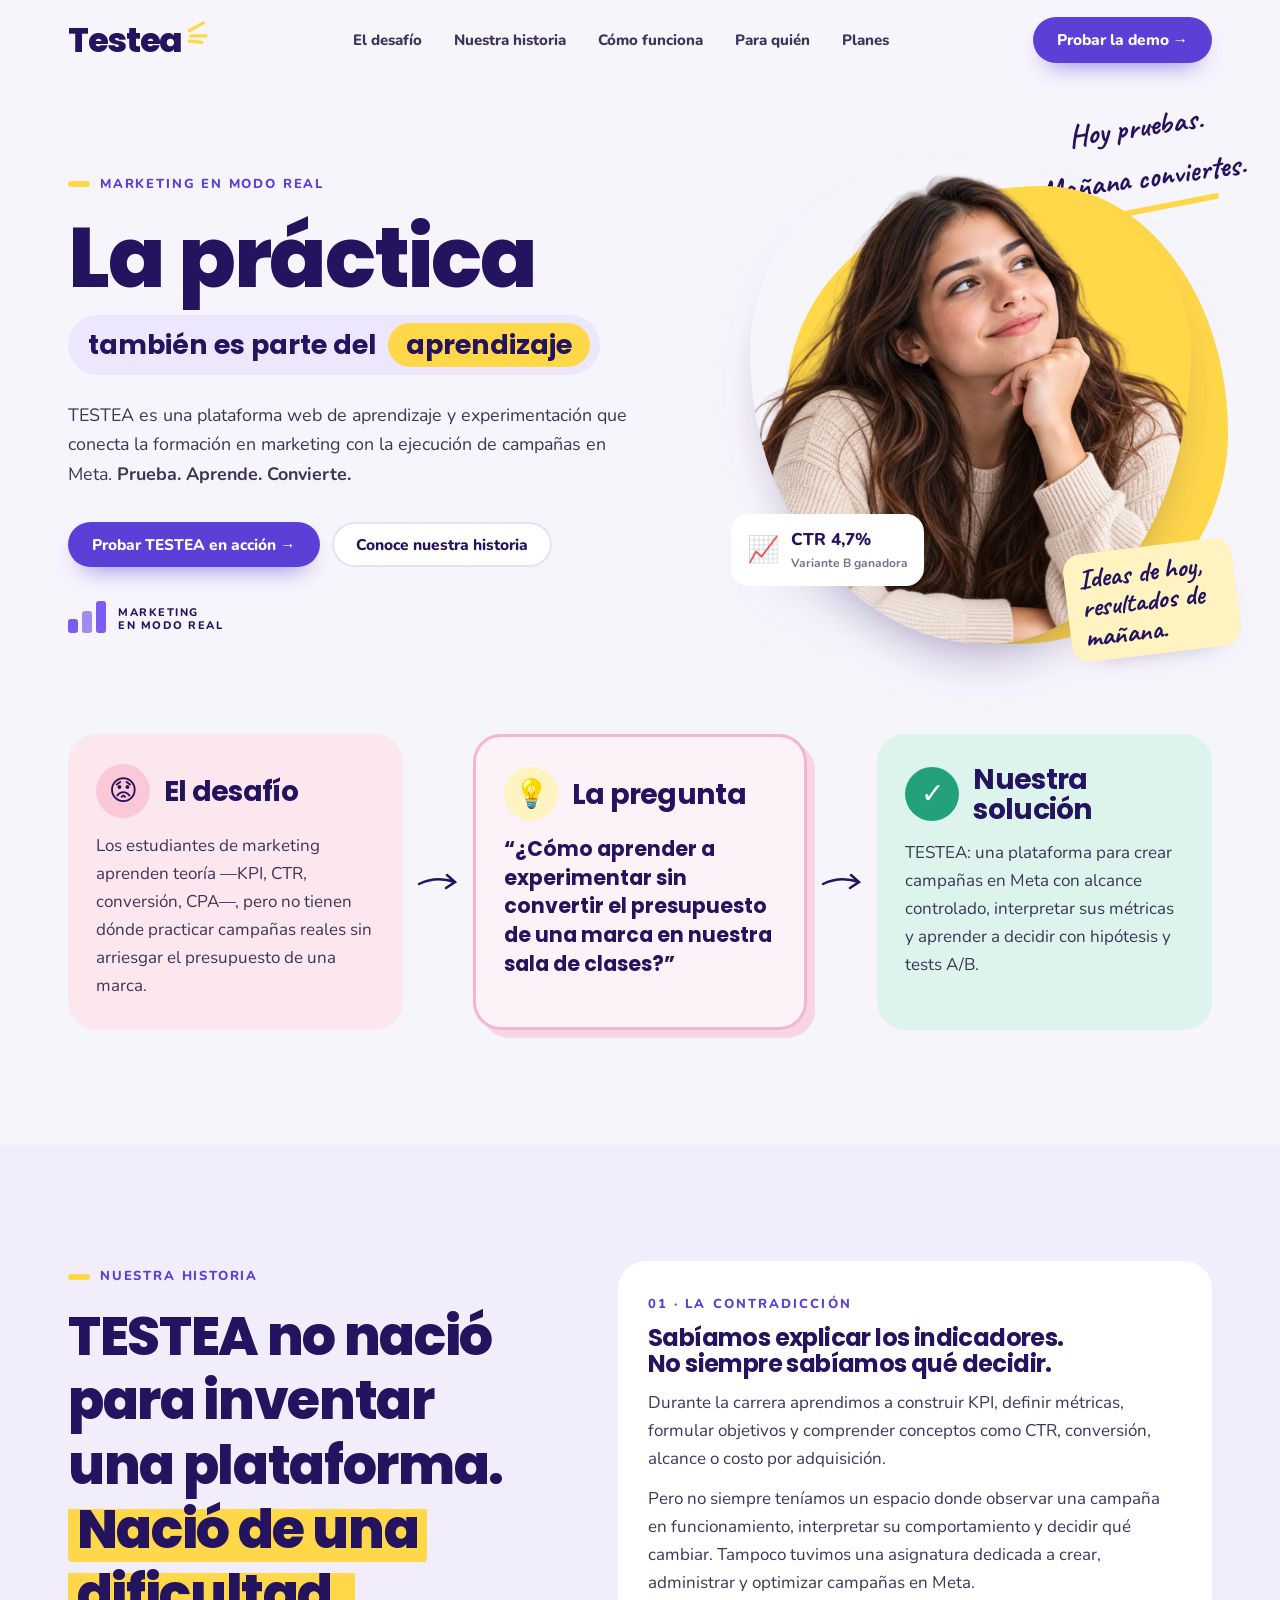
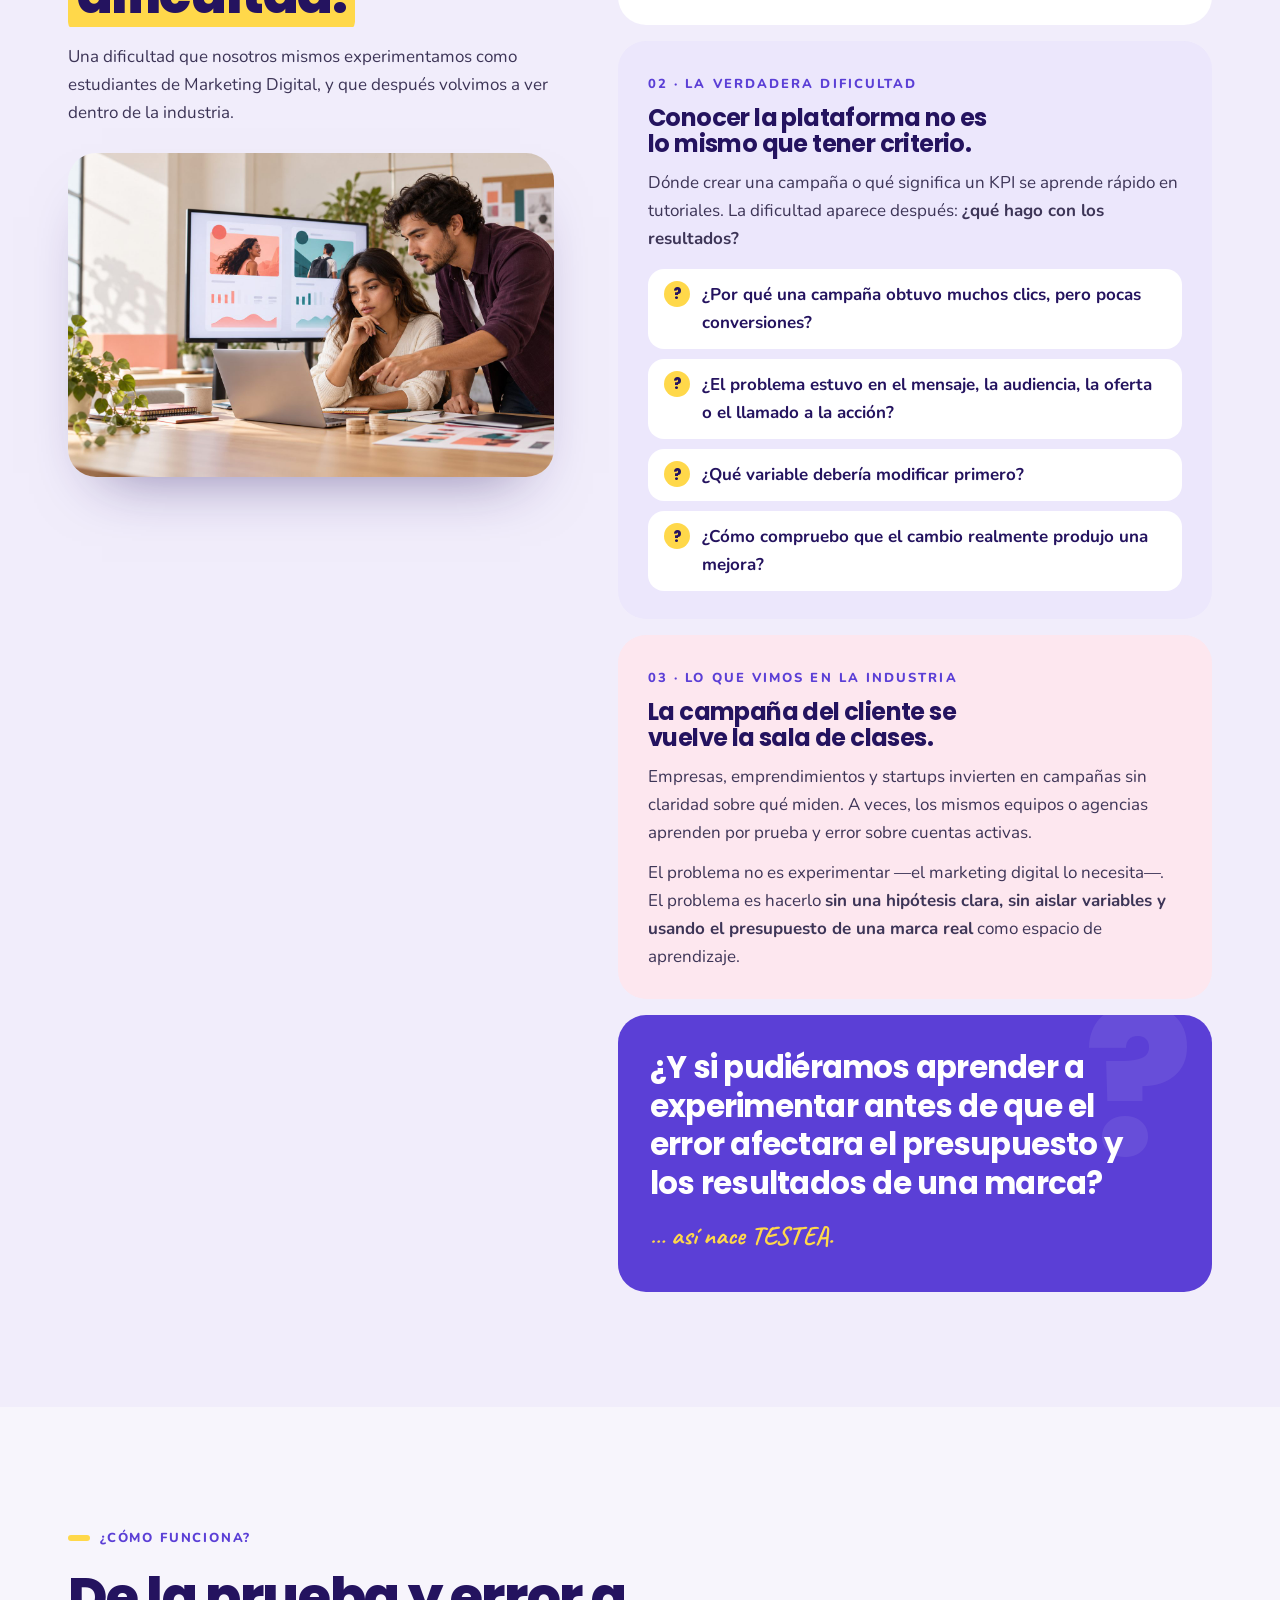
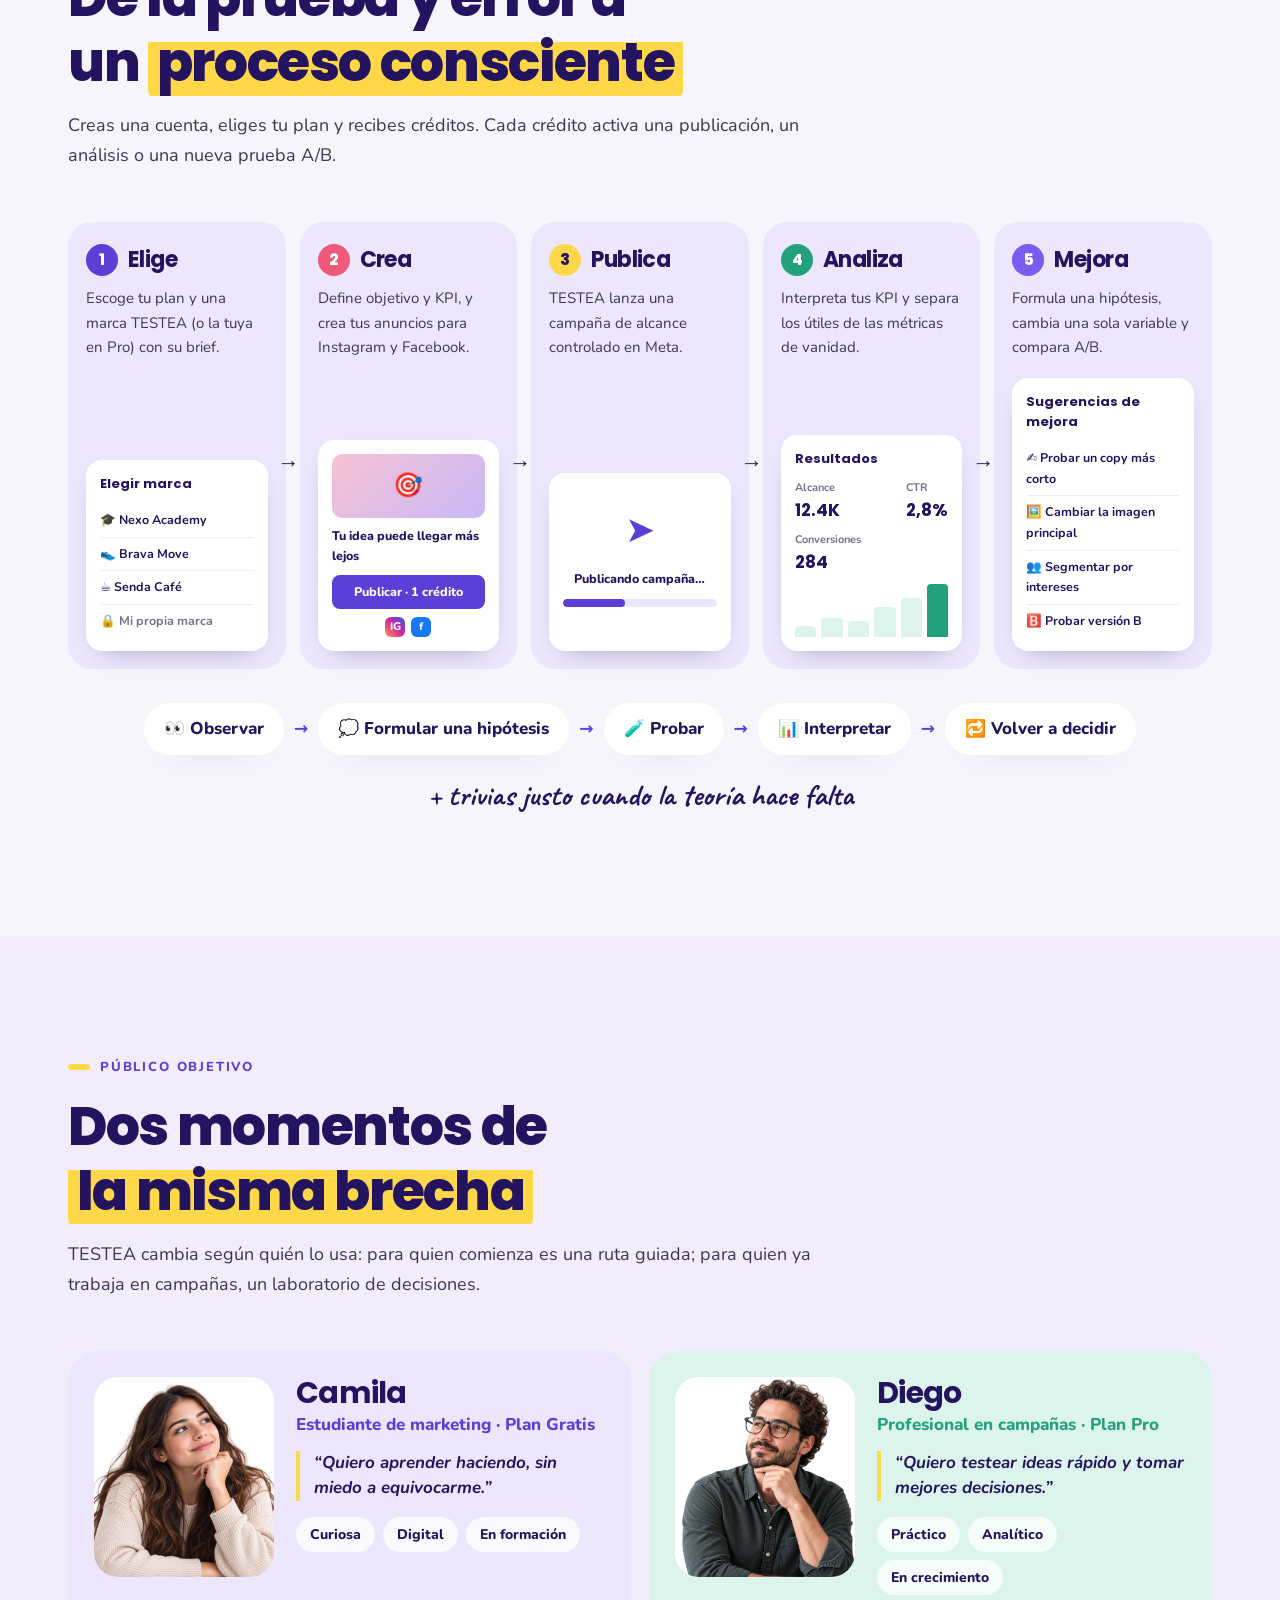
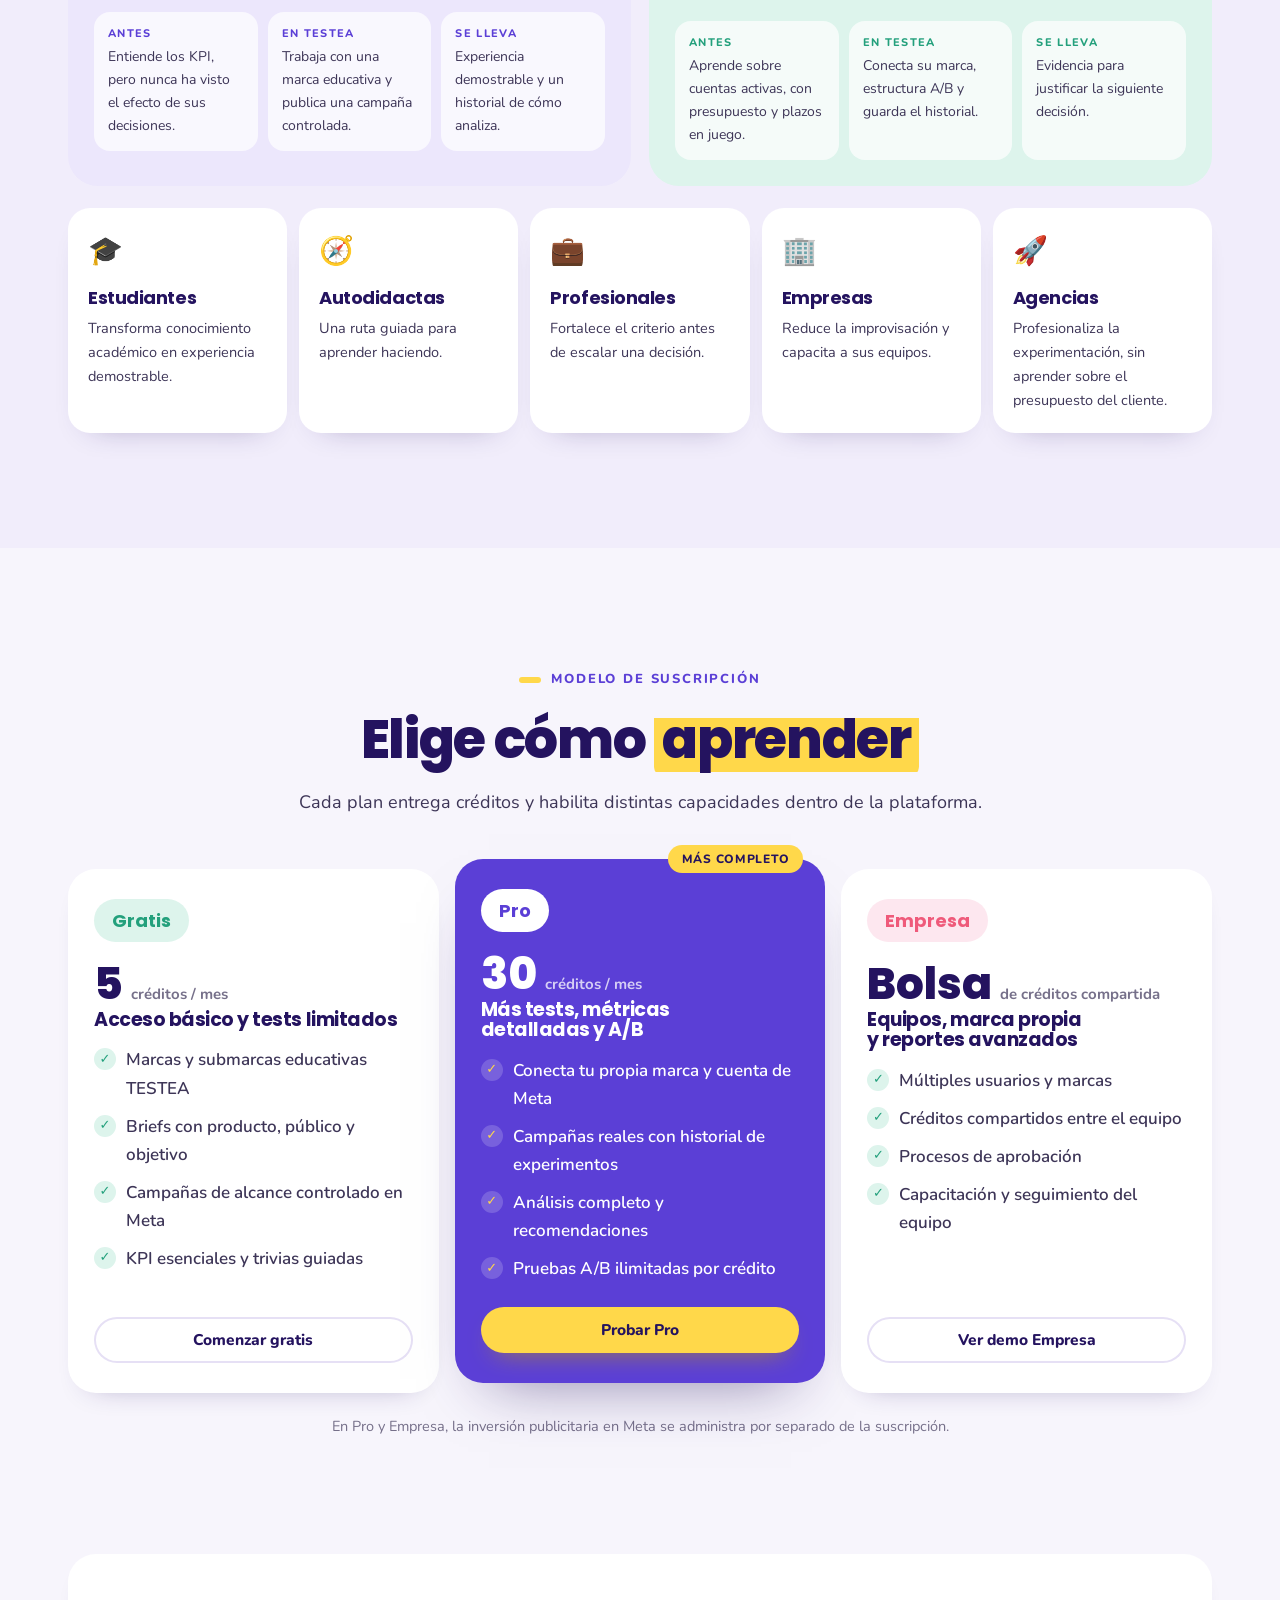
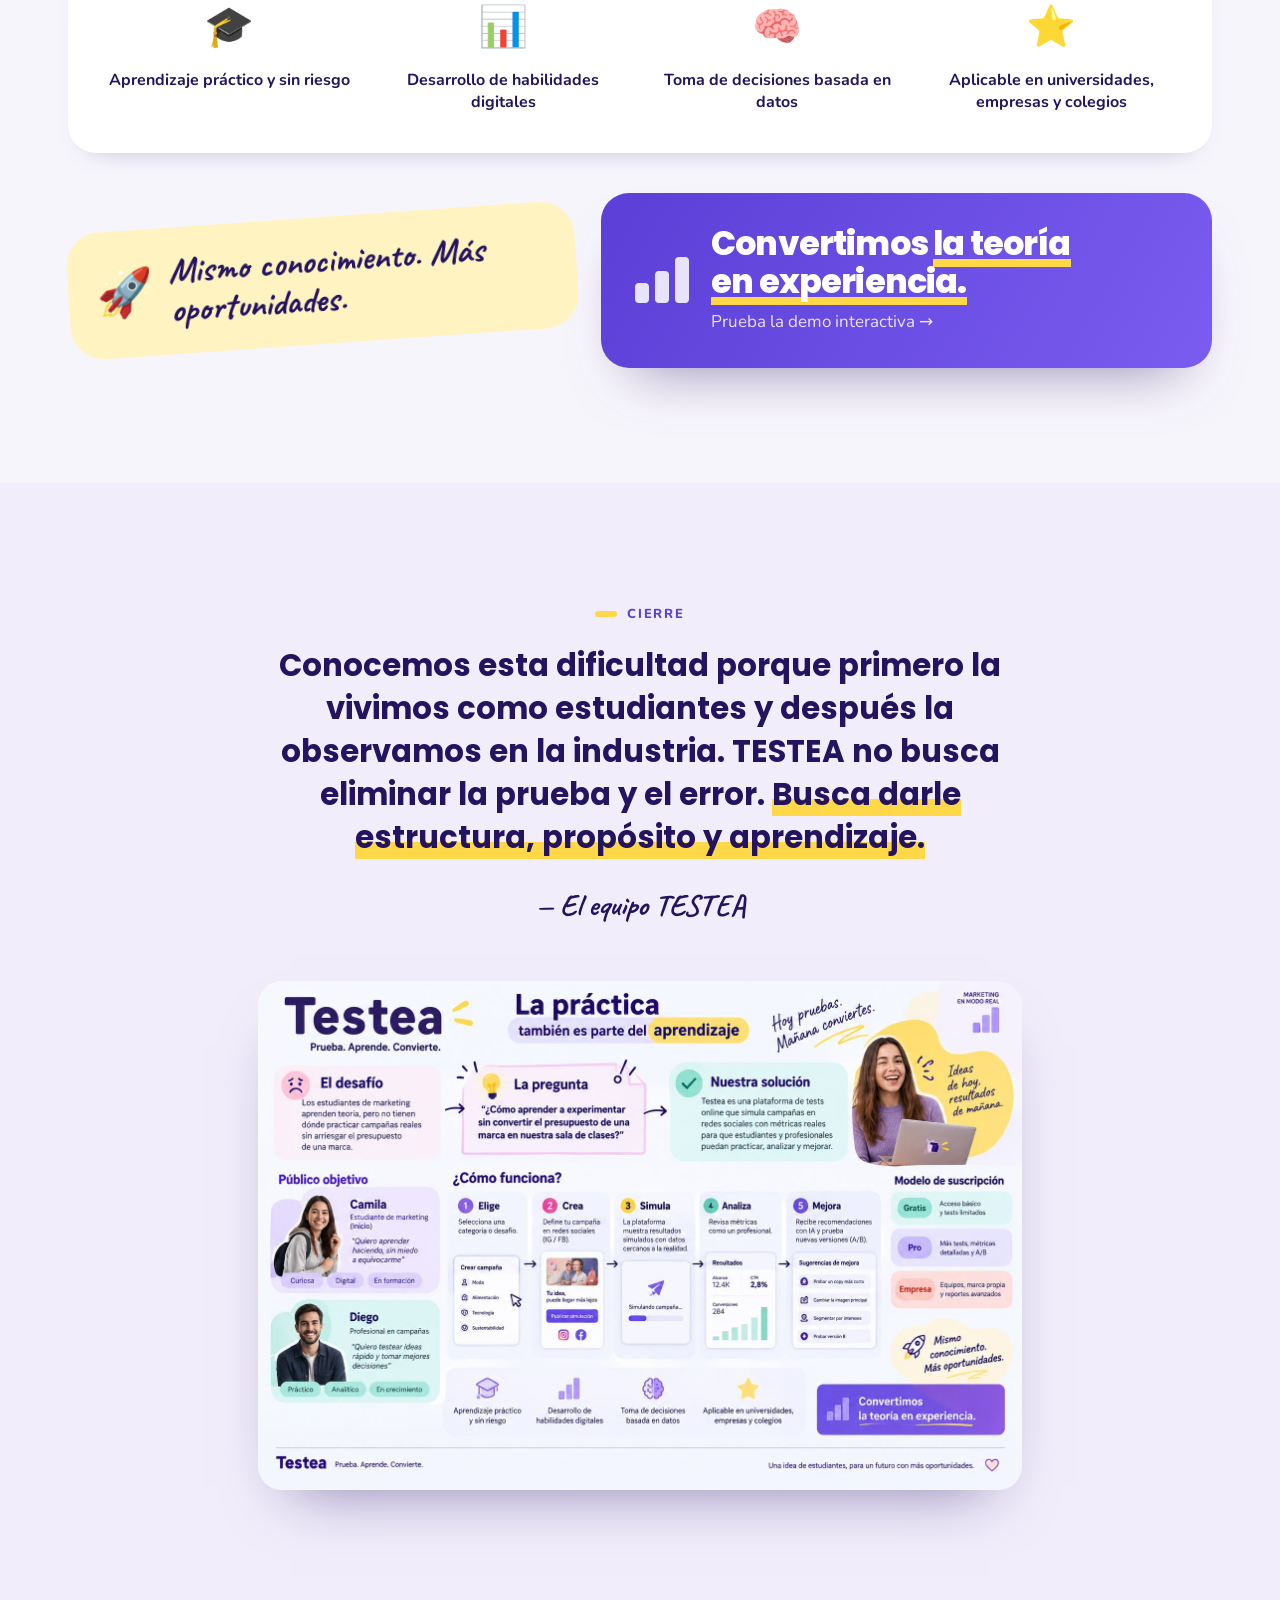
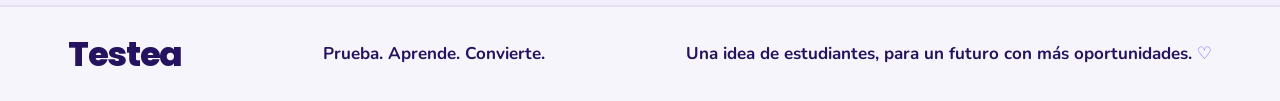
==== commit a183ec0c: "Títulos: subtítulo del inicio en una línea y destacado amarillo sin cortes ni superposición Co-Autho" ====
--- a/index.html
+++ b/index.html
@@ -16,7 +16,7 @@
 .hero{position:relative;padding:clamp(40px,6vw,80px) 0 clamp(50px,7vw,90px);overflow:hidden}
 .hero .g{display:grid;grid-template-columns:1.15fr .85fr;gap:clamp(24px,4vw,60px);align-items:center}
 .hero h1{font-size:clamp(46px,6.6vw,96px);line-height:1;margin:20px 0 4px}
-.hero .sub{font:700 clamp(22px,2.4vw,34px)/1.2 Poppins;color:var(--ink);display:inline-flex;align-items:center;gap:12px;flex-wrap:wrap;background:var(--lav);padding:8px 10px 8px 20px;border-radius:999px;margin-top:10px}
+.hero .sub{font:700 clamp(19px,2.1vw,32px)/1.2 Poppins;color:var(--ink);display:inline-flex;align-items:center;gap:12px;white-space:nowrap;background:var(--lav);padding:8px 10px 8px 20px;border-radius:999px;margin-top:10px}
 .hero .sub mark{background:var(--yellow);color:var(--ink);padding:6px 18px;border-radius:999px}
 .hero p.lead{font-size:clamp(17px,1.4vw,20px);max-width:560px;margin-top:26px}
 .hero .cta{display:flex;gap:12px;flex-wrap:wrap;margin-top:32px}
@@ -175,7 +175,8 @@
   .bens{grid-template-columns:1fr 1fr}
 }
 @media(max-width:600px){
-  .hero .sub{border-radius:24px;padding:12px 16px}
+  .hero .sub{display:block;white-space:normal;background:none;padding:0;font-size:26px;line-height:1.35}
+  .hero .sub mark{padding:2px 12px}
   .steps{grid-template-columns:1fr}
   .step:last-child{grid-column:auto}
   .step p{min-height:0}
@@ -254,7 +255,7 @@
   <div class="wrap story">
     <div class="sticky">
       <span class="eyebrow rv">Nuestra historia</span>
-      <h2 class="h2 rv">TESTEA no nació para inventar una plataforma.<br><mark>Nació de una dificultad.</mark></h2>
+      <h2 class="h2 rv">TESTEA no nació para inventar una plataforma.<br><mark class="wrap-ok">Nació de una dificultad.</mark></h2>
       <p class="rv">Una dificultad que nosotros mismos experimentamos como estudiantes de Marketing Digital, y que después volvimos a ver dentro de la industria.</p>
       <img class="rv" src="img/equipo-trabajando.jpg" alt="Estudiantes analizando métricas de una campaña" loading="lazy">
     </div>
--- a/css/testea.css
+++ b/css/testea.css
@@ -17,12 +17,12 @@
 button,input,select,textarea{font:inherit;color:inherit}
 h1,h2,h3,h4{font-family:Poppins,system-ui,sans-serif;font-weight:800;color:var(--ink);letter-spacing:-.025em;line-height:1.08;text-wrap:balance}
 h3{font-weight:700}
-mark{background:var(--yellow);color:var(--ink);padding:0 .22em;border-radius:.3em;box-decoration-break:clone;-webkit-box-decoration-break:clone}
+mark{white-space:nowrap;background:linear-gradient(transparent 22%,var(--yellow) 22%,var(--yellow) 94%,transparent 94%);color:var(--ink);padding:0 .16em;border-radius:.2em;box-decoration-break:clone;-webkit-box-decoration-break:clone}
 .hw{font-family:Caveat,cursive;font-weight:700;color:var(--ink)}
 .wrap{max-width:1240px;margin:0 auto;padding:0 var(--gut)}
 .eyebrow{display:inline-flex;align-items:center;gap:10px;font:800 13px/1 Nunito;letter-spacing:.14em;text-transform:uppercase;color:var(--violet)}
 .eyebrow::before{content:"";width:22px;height:6px;border-radius:6px;background:var(--yellow)}
-.h2{font-size:clamp(34px,4.2vw,58px);margin:16px 0 16px}
+.h2{font-size:clamp(30px,4.2vw,58px);margin:16px 0 16px;line-height:1.2}
 .card{border-radius:28px}
 .btn{display:inline-flex;align-items:center;justify-content:center;gap:10px;padding:15px 24px;border-radius:999px;font:800 15.5px/1 Nunito;border:0;cursor:pointer;transition:transform .2s,box-shadow .2s,background .2s;white-space:nowrap}
 .btn:hover{transform:translateY(-2px)}
@@ -69,3 +69,5 @@
 .rv{opacity:0;transform:translateY(22px);transition:opacity .8s var(--ease),transform .8s var(--ease)}
 .rv.in{opacity:1;transform:none}
 @media(prefers-reduced-motion:reduce){*{animation:none!important;transition:none!important}.rv{opacity:1;transform:none}}
+
+mark.wrap-ok{white-space:normal}
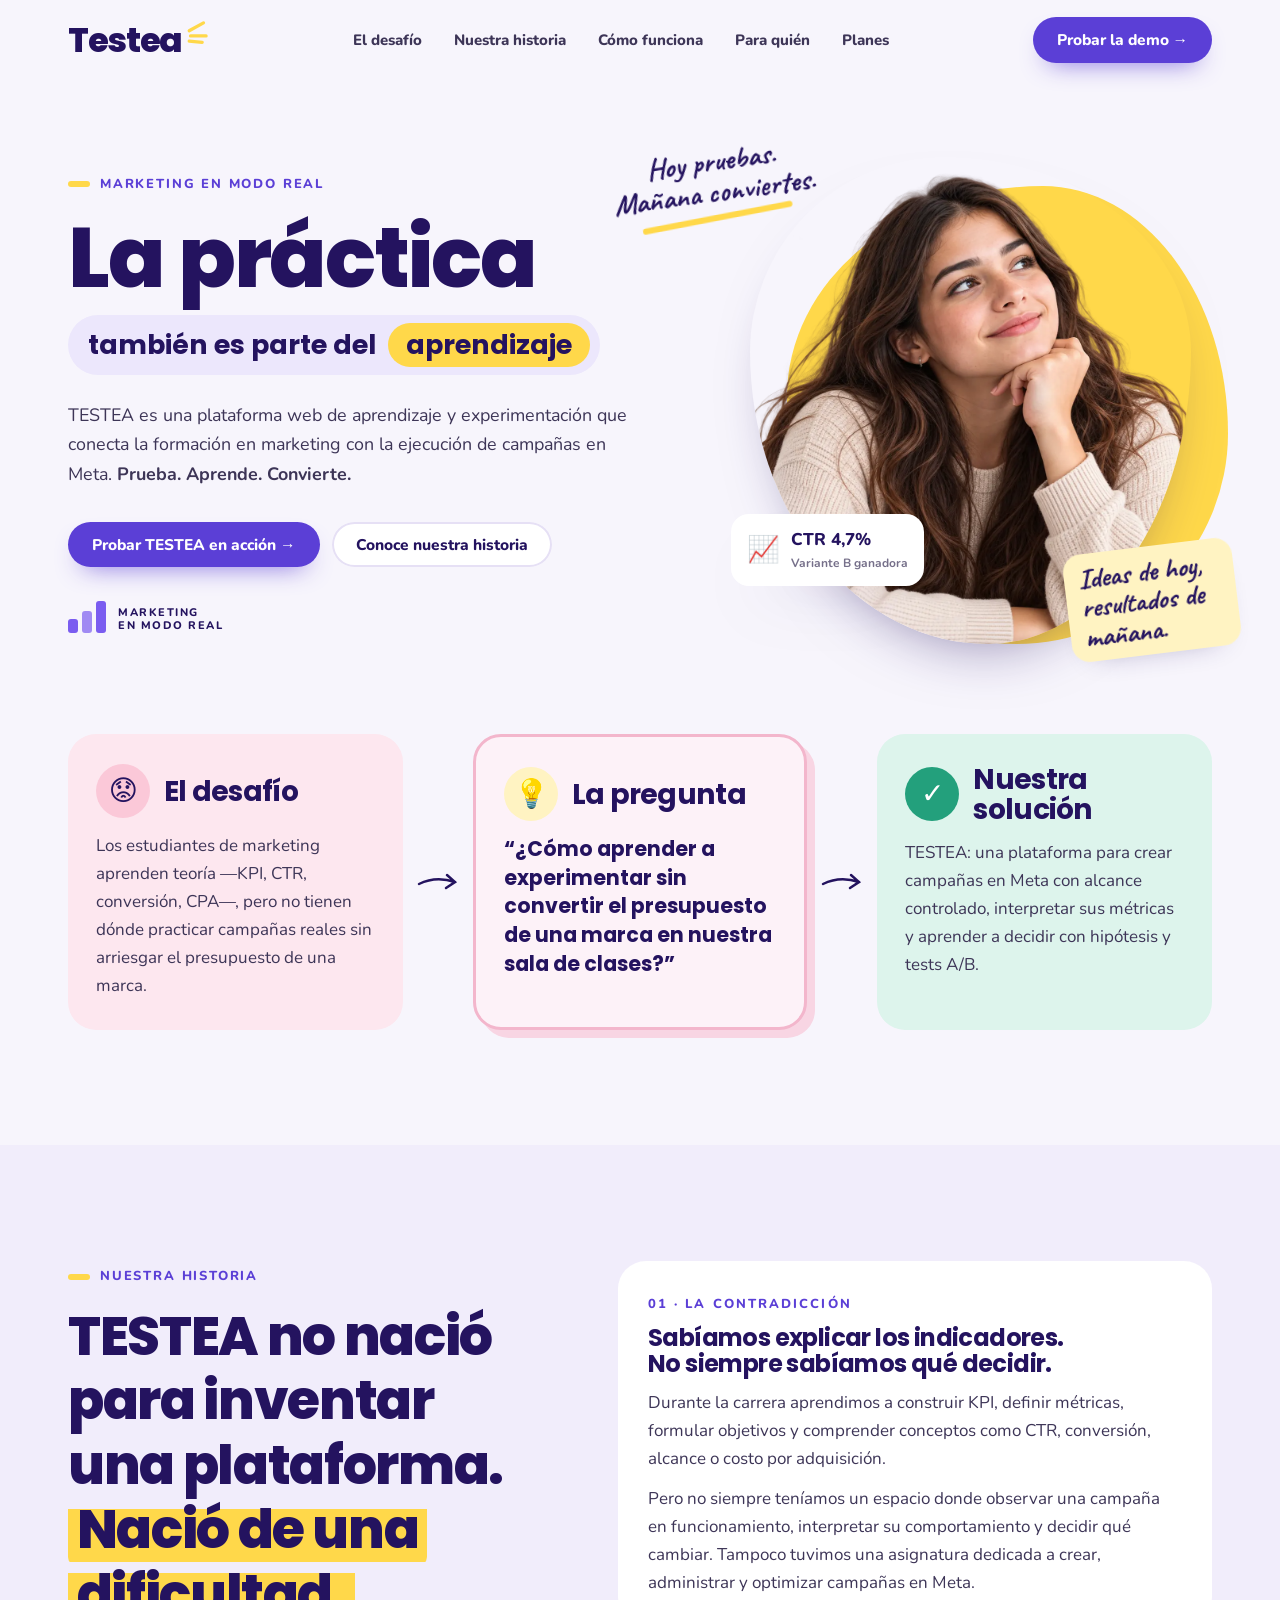
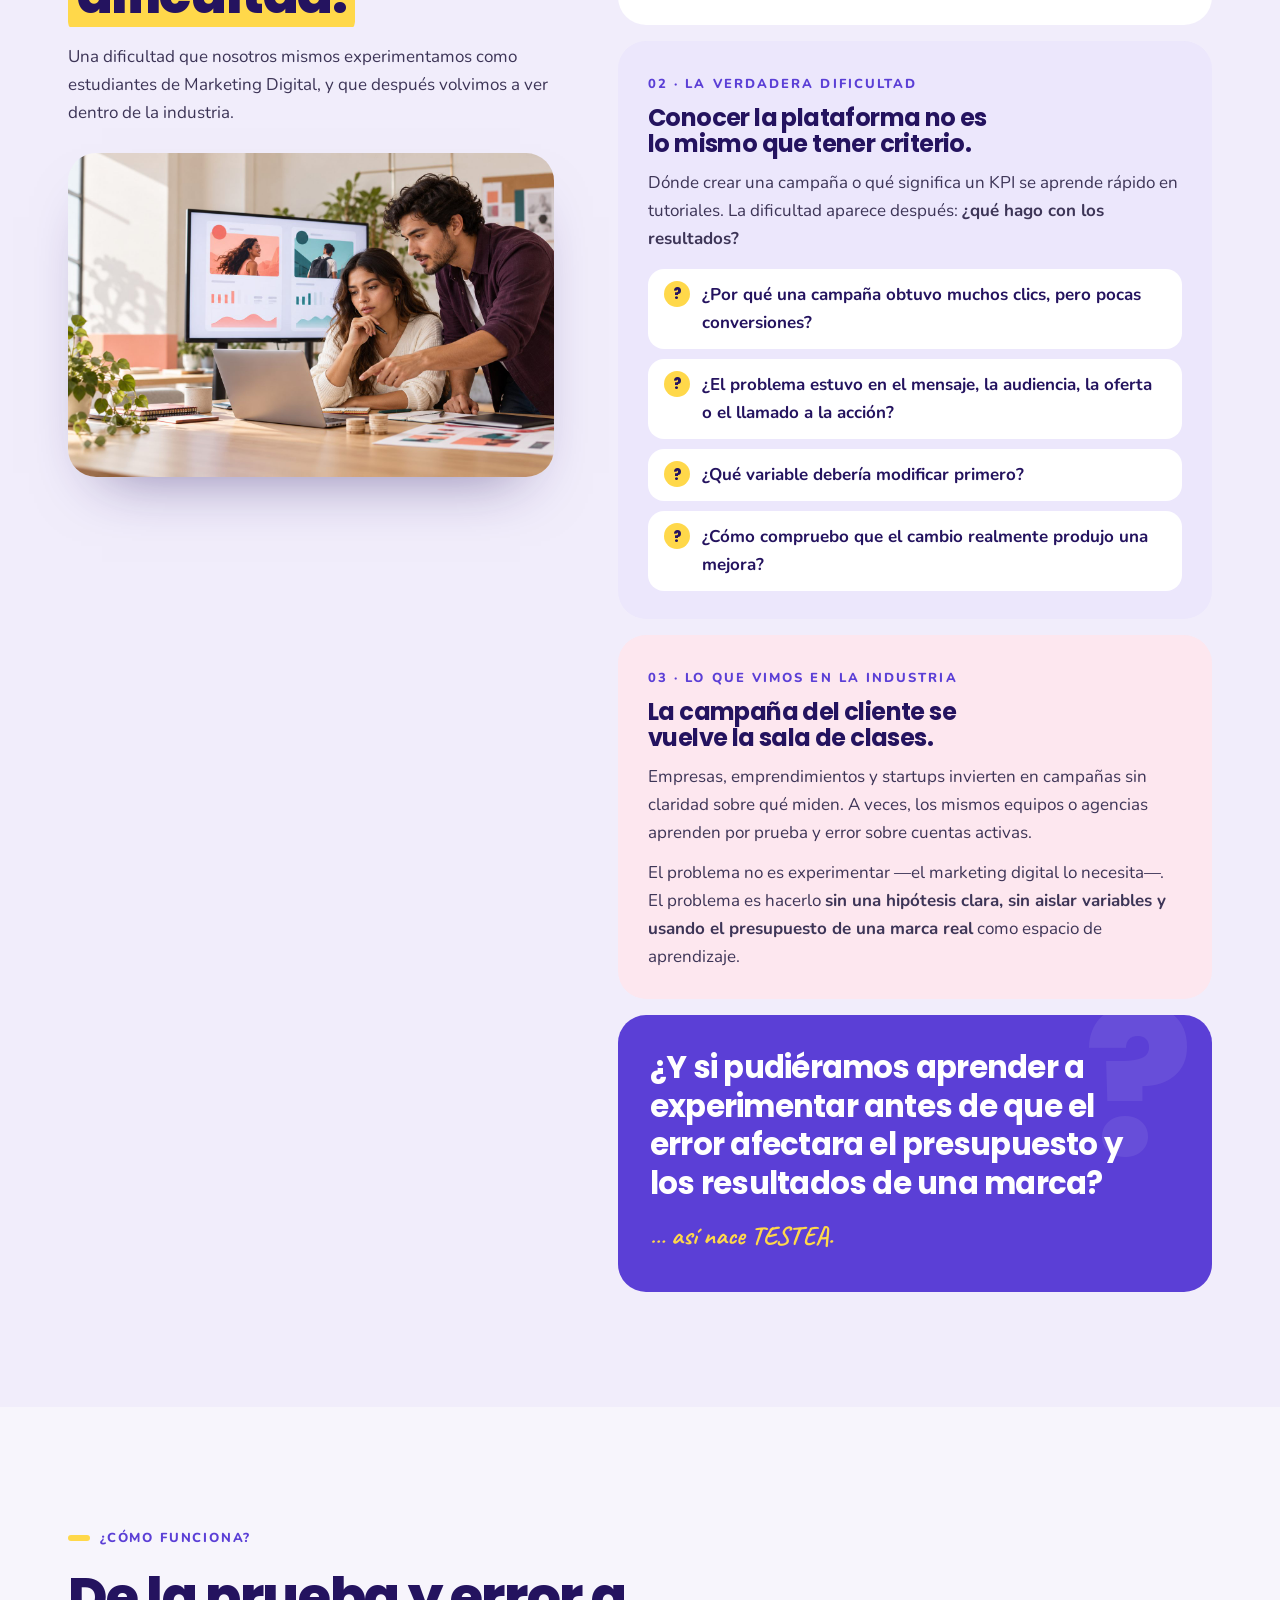
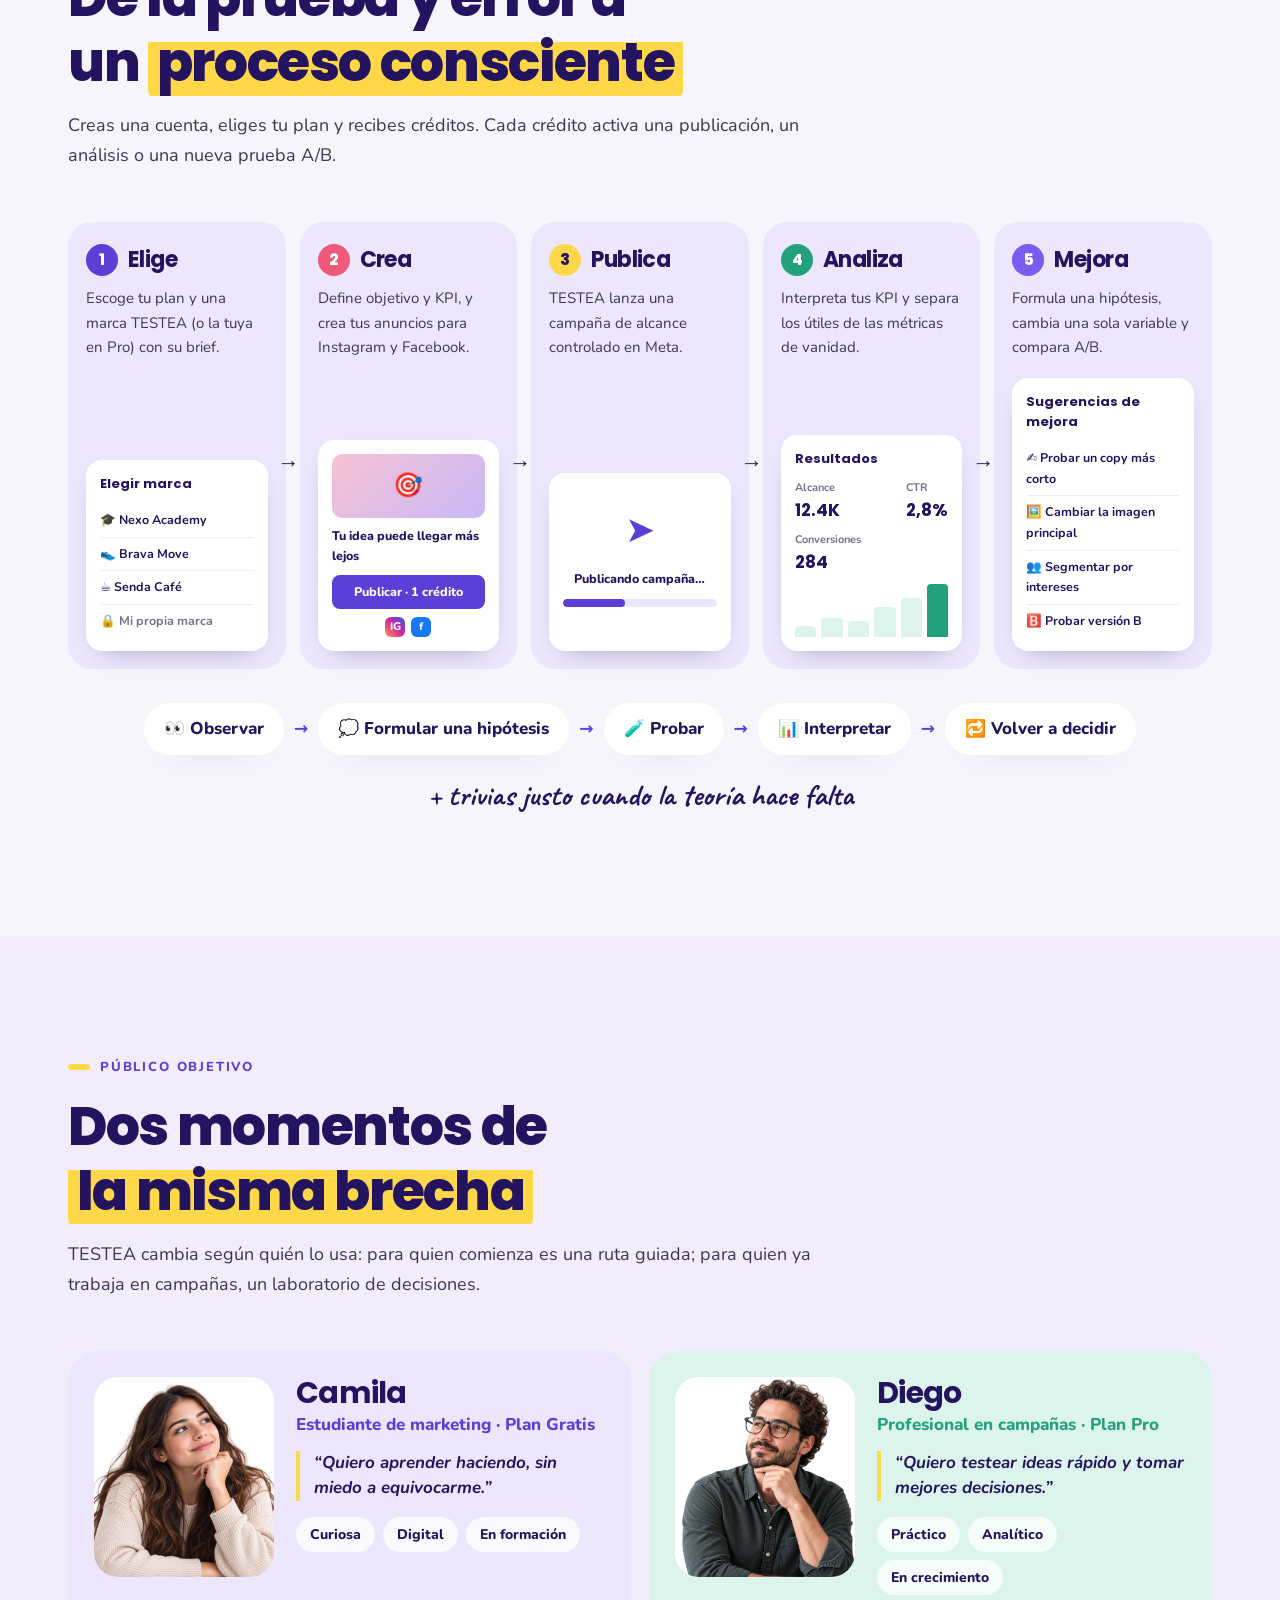
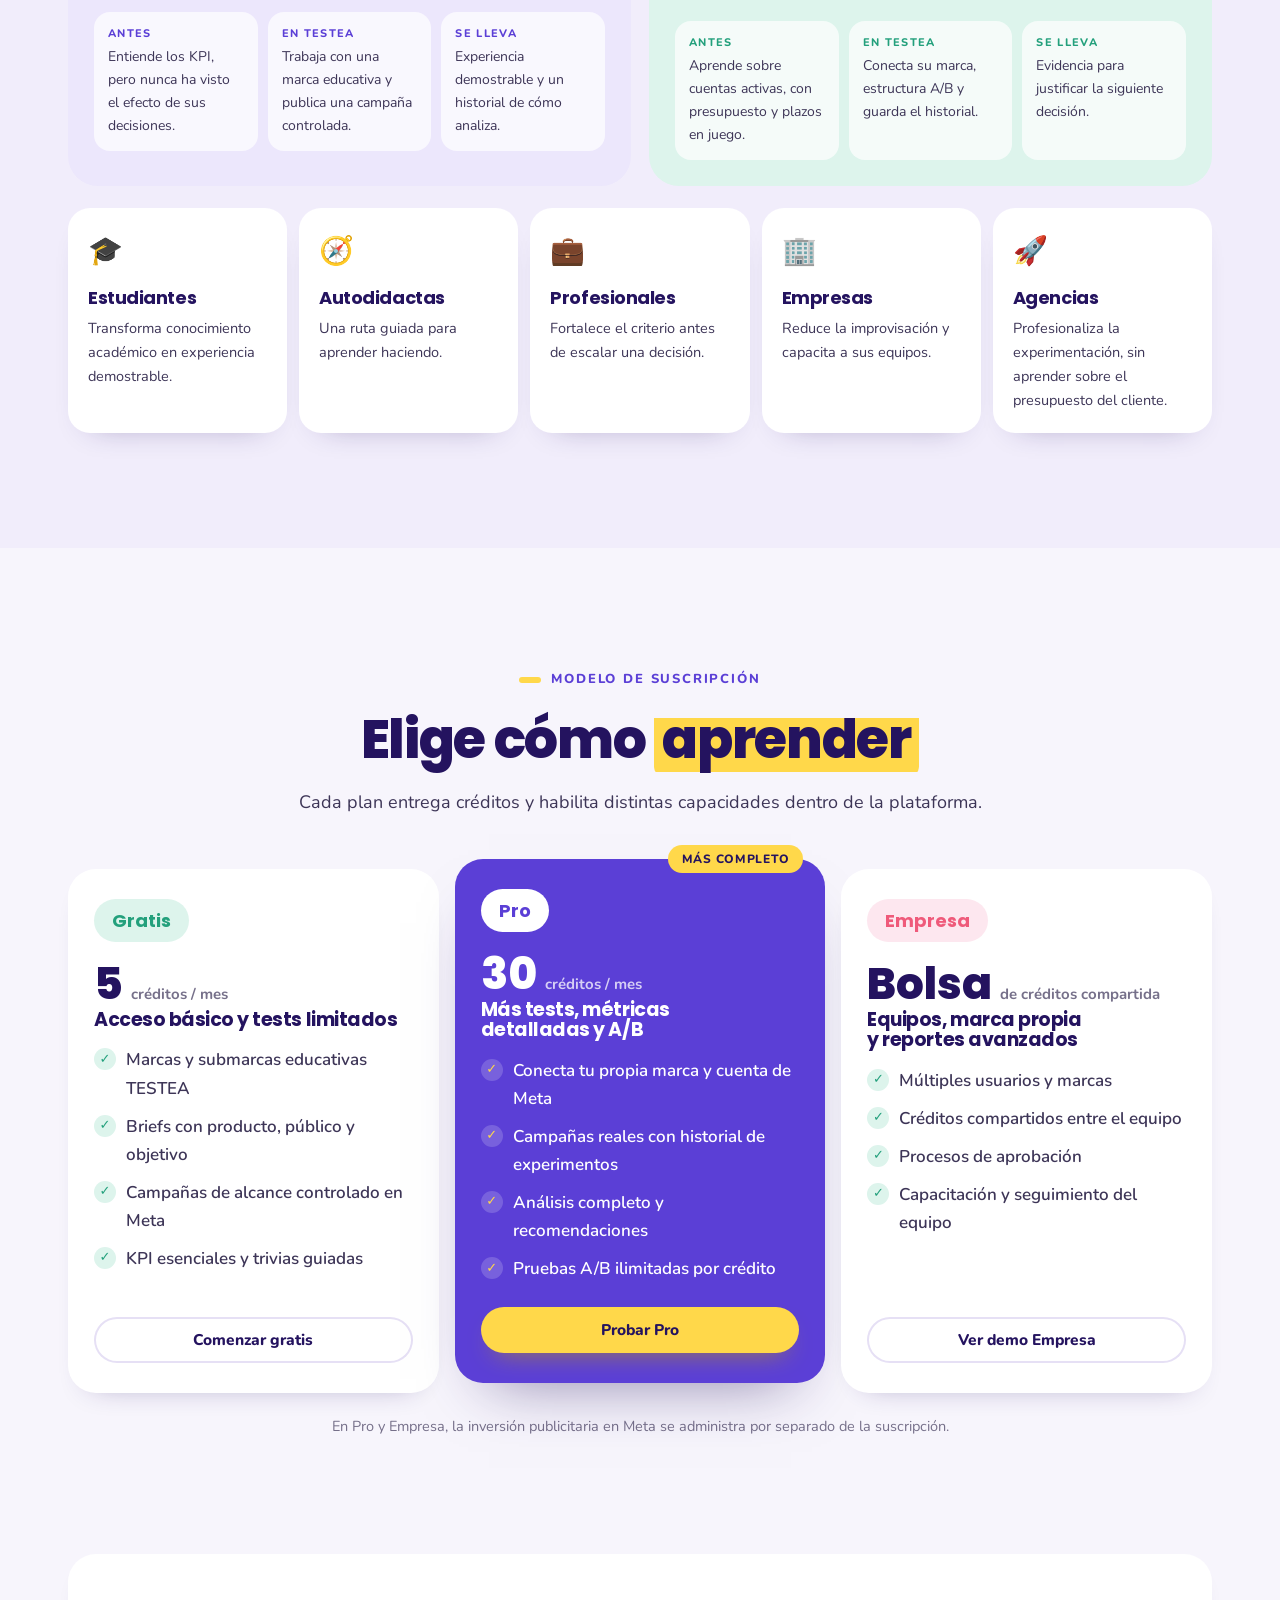
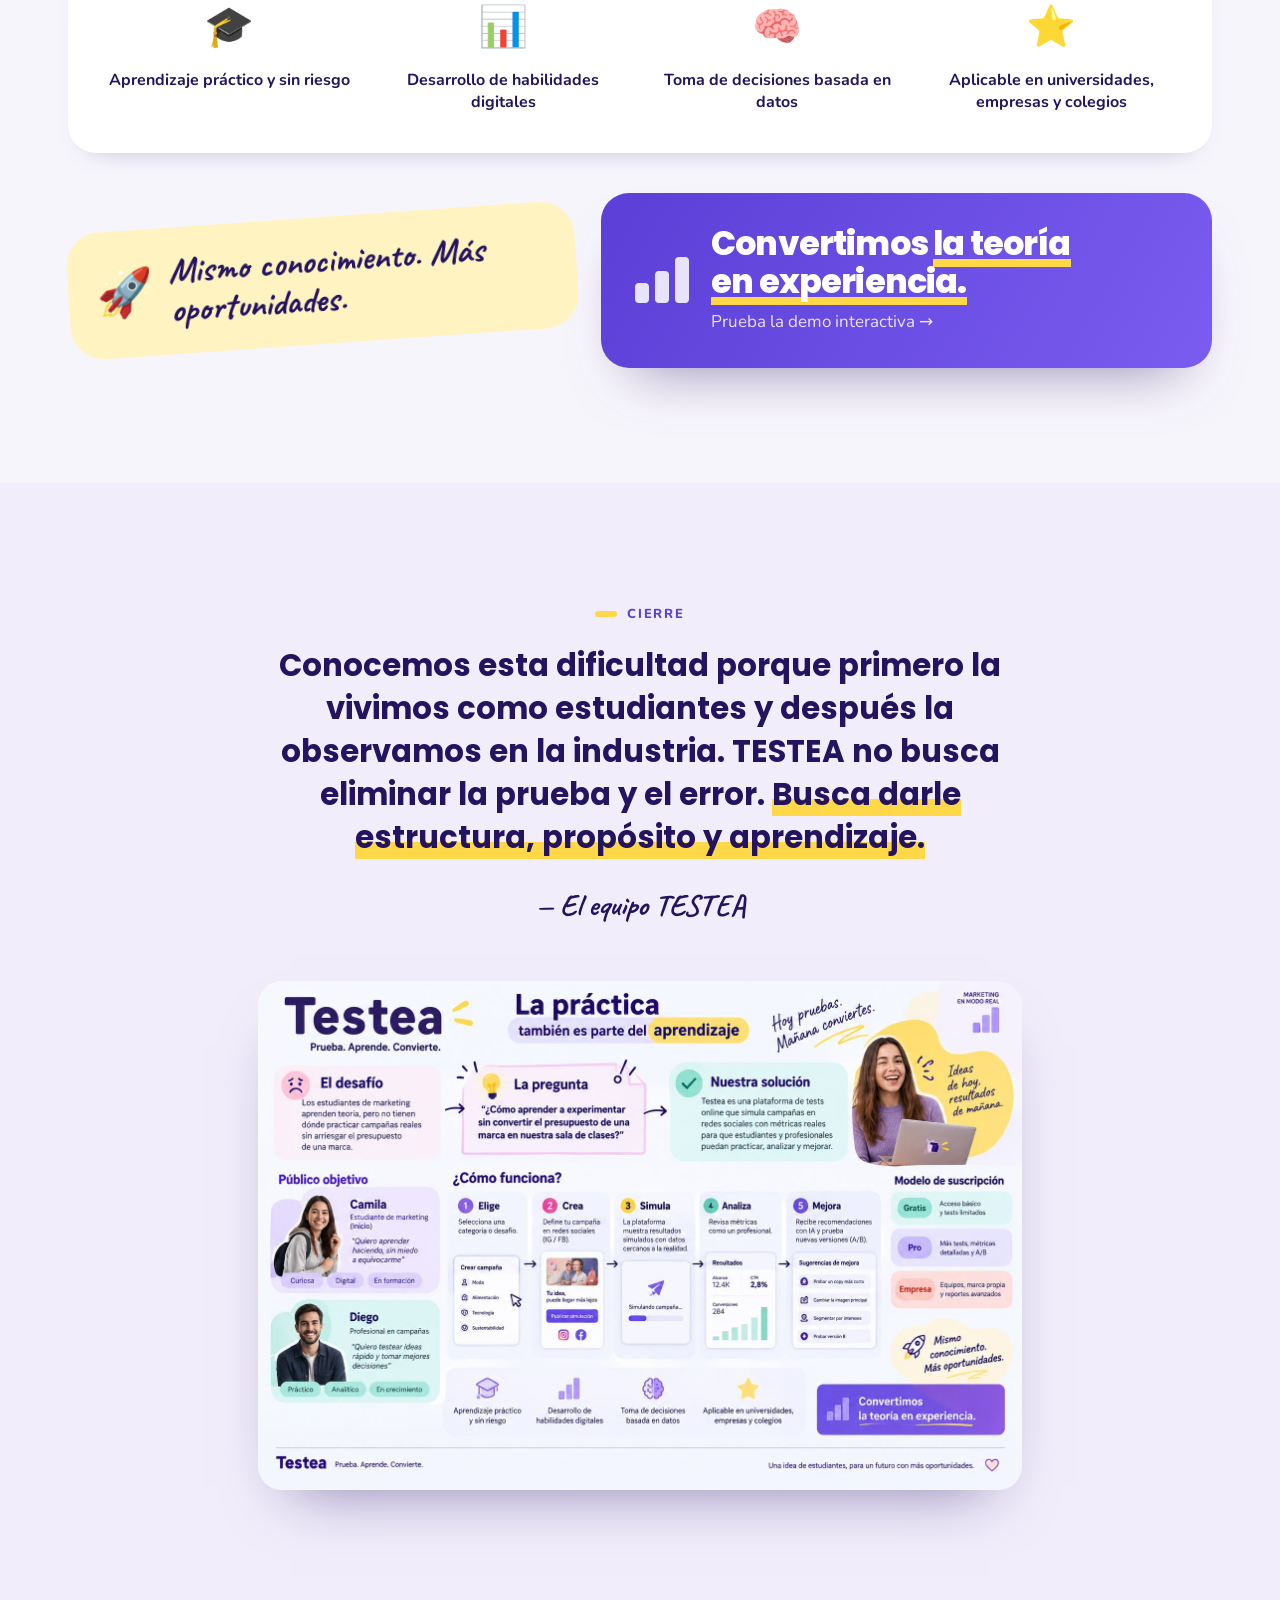
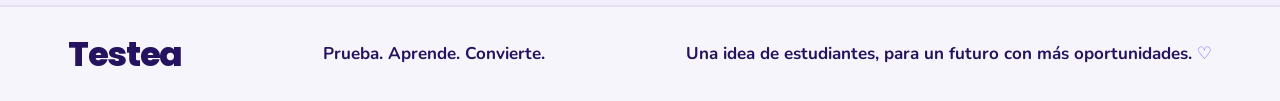
==== commit 56c34e10: "Portada: nota 'Hoy pruebas. Mañana conviertes.' al frente de la foto, sin superponerse Co-Authored-B" ====
--- a/index.html
+++ b/index.html
@@ -20,8 +20,9 @@
 .hero .sub mark{background:var(--yellow);color:var(--ink);padding:6px 18px;border-radius:999px}
 .hero p.lead{font-size:clamp(17px,1.4vw,20px);max-width:560px;margin-top:26px}
 .hero .cta{display:flex;gap:12px;flex-wrap:wrap;margin-top:32px}
-.hero .hand{position:absolute;right:max(16px,calc((100vw - 1240px)/2 + 16px));top:22px;transform:rotate(-8deg);font-size:clamp(24px,2.4vw,34px);text-align:center}
-.hero .hand::after{content:"";display:block;height:6px;margin:4px auto 0;width:70%;background:var(--yellow);border-radius:6px;transform:rotate(-3deg)}
+.photo .top-note{position:absolute;z-index:3;left:-30%;top:-2%;transform:rotate(-8deg);font-size:clamp(24px,2.3vw,32px);line-height:1.05;text-align:center}
+.photo .top-note::after{content:"";display:block;height:6px;margin:6px auto 0;width:75%;background:var(--yellow);border-radius:6px;transform:rotate(-3deg)}
+.photo .note,.photo .badge{z-index:3}
 .photo{position:relative;justify-self:center;width:min(100%,460px);aspect-ratio:1/1.06}
 .photo .blob{position:absolute;inset:6% -4% 0 8%;background:var(--yellow);border-radius:58% 42% 48% 52% / 46% 54% 46% 54%;animation:morph 12s ease-in-out infinite}
 @keyframes morph{50%{border-radius:42% 58% 55% 45% / 55% 42% 58% 45%}}
@@ -166,7 +167,8 @@
 }
 @media(max-width:900px){
   .hero .g,.story,.aud,.final{grid-template-columns:1fr}
-  .hero .hand{display:none}
+  .photo{margin-top:60px}
+  .photo .top-note{left:auto;right:0;top:-64px;transform:rotate(-5deg)}
   .flow{grid-template-columns:1fr}
   .flow .arrow{transform:rotate(90deg);justify-self:center}
   .story .sticky{position:static}
@@ -211,7 +213,6 @@
 </nav>
 
 <section class="hero">
-  <span class="hand hw">Hoy pruebas.<br>Mañana conviertes.</span>
   <div class="wrap g">
     <div>
       <span class="eyebrow rv">Marketing en modo real</span>
@@ -223,6 +224,7 @@
     </div>
     <div class="photo rv">
       <div class="blob"></div>
+      <span class="top-note hw">Hoy pruebas.<br>Mañana conviertes.</span>
       <img src="img/camila.webp" alt="Estudiante de marketing sonriendo frente a su notebook">
       <span class="note hw">Ideas de hoy, resultados de mañana.</span>
       <div class="badge"><span style="font-size:26px">📈</span><span>CTR 4,7%<small>Variante B ganadora</small></span></div>
